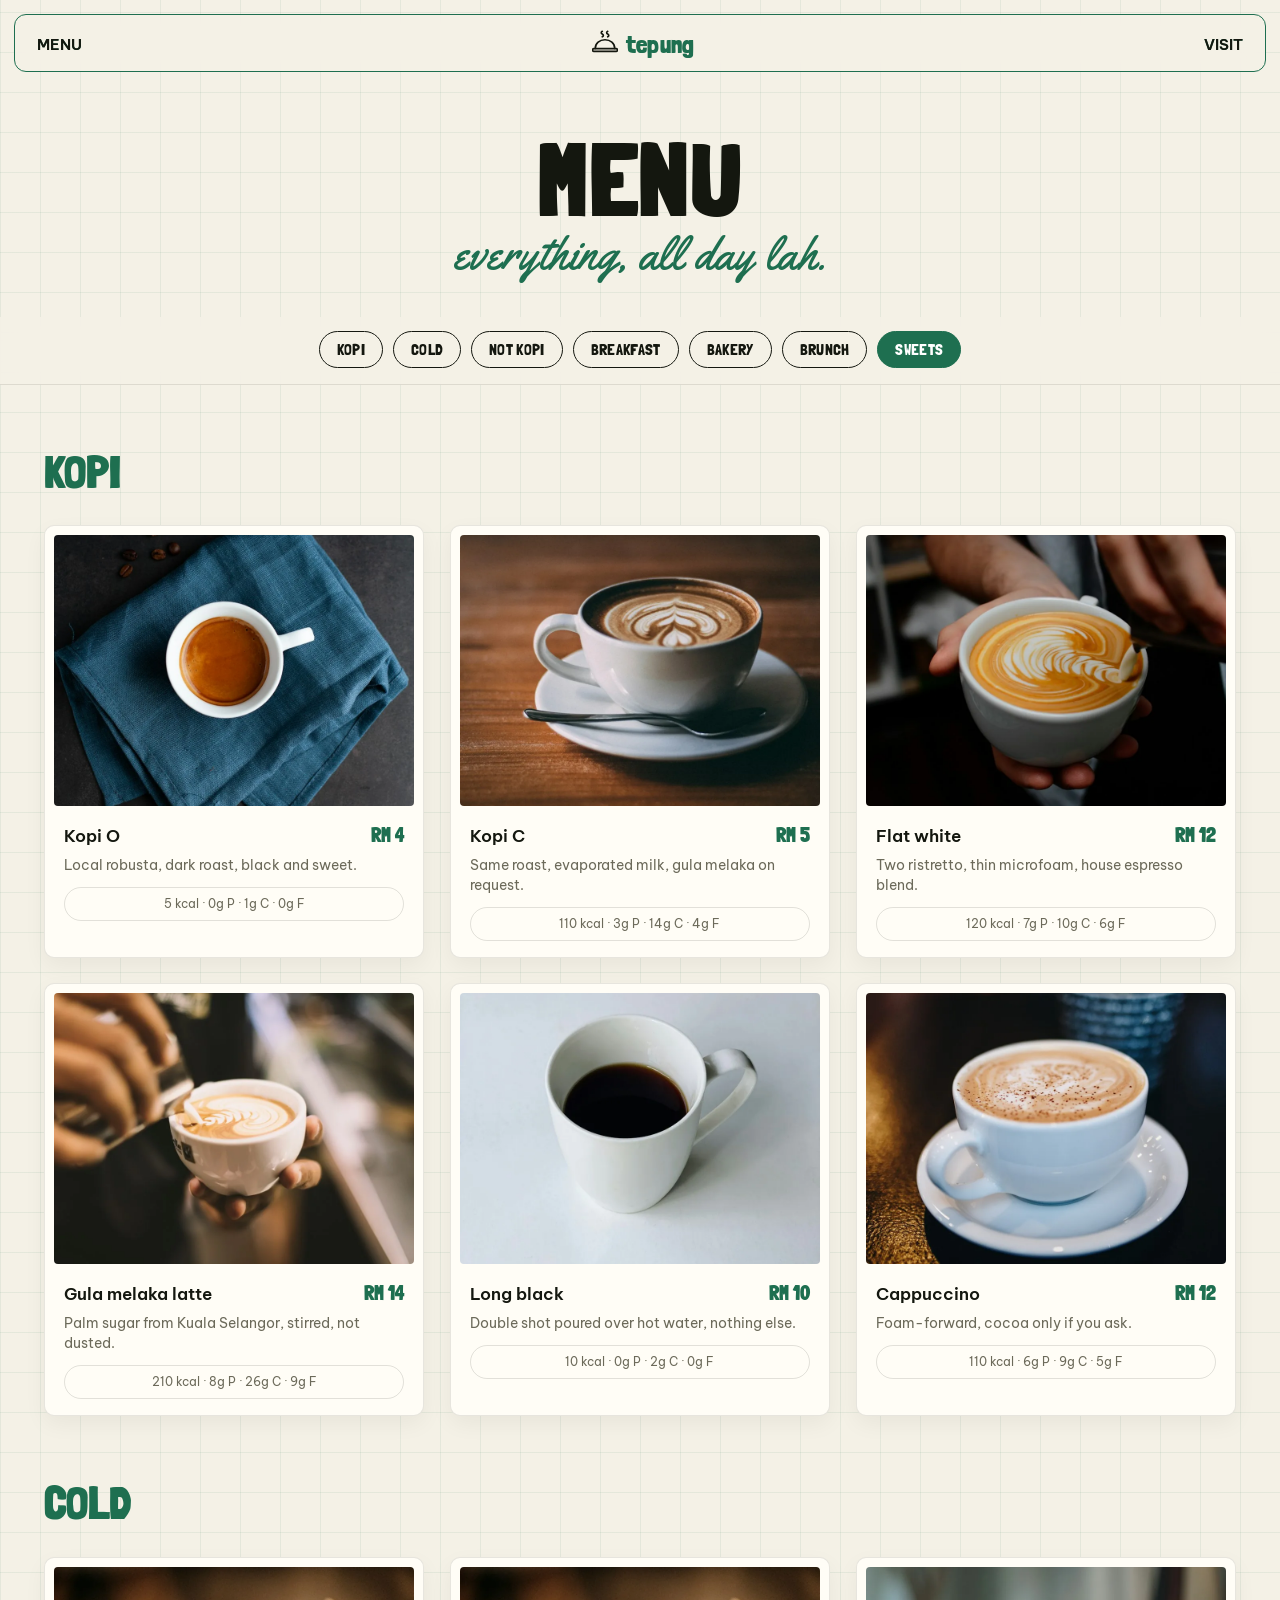
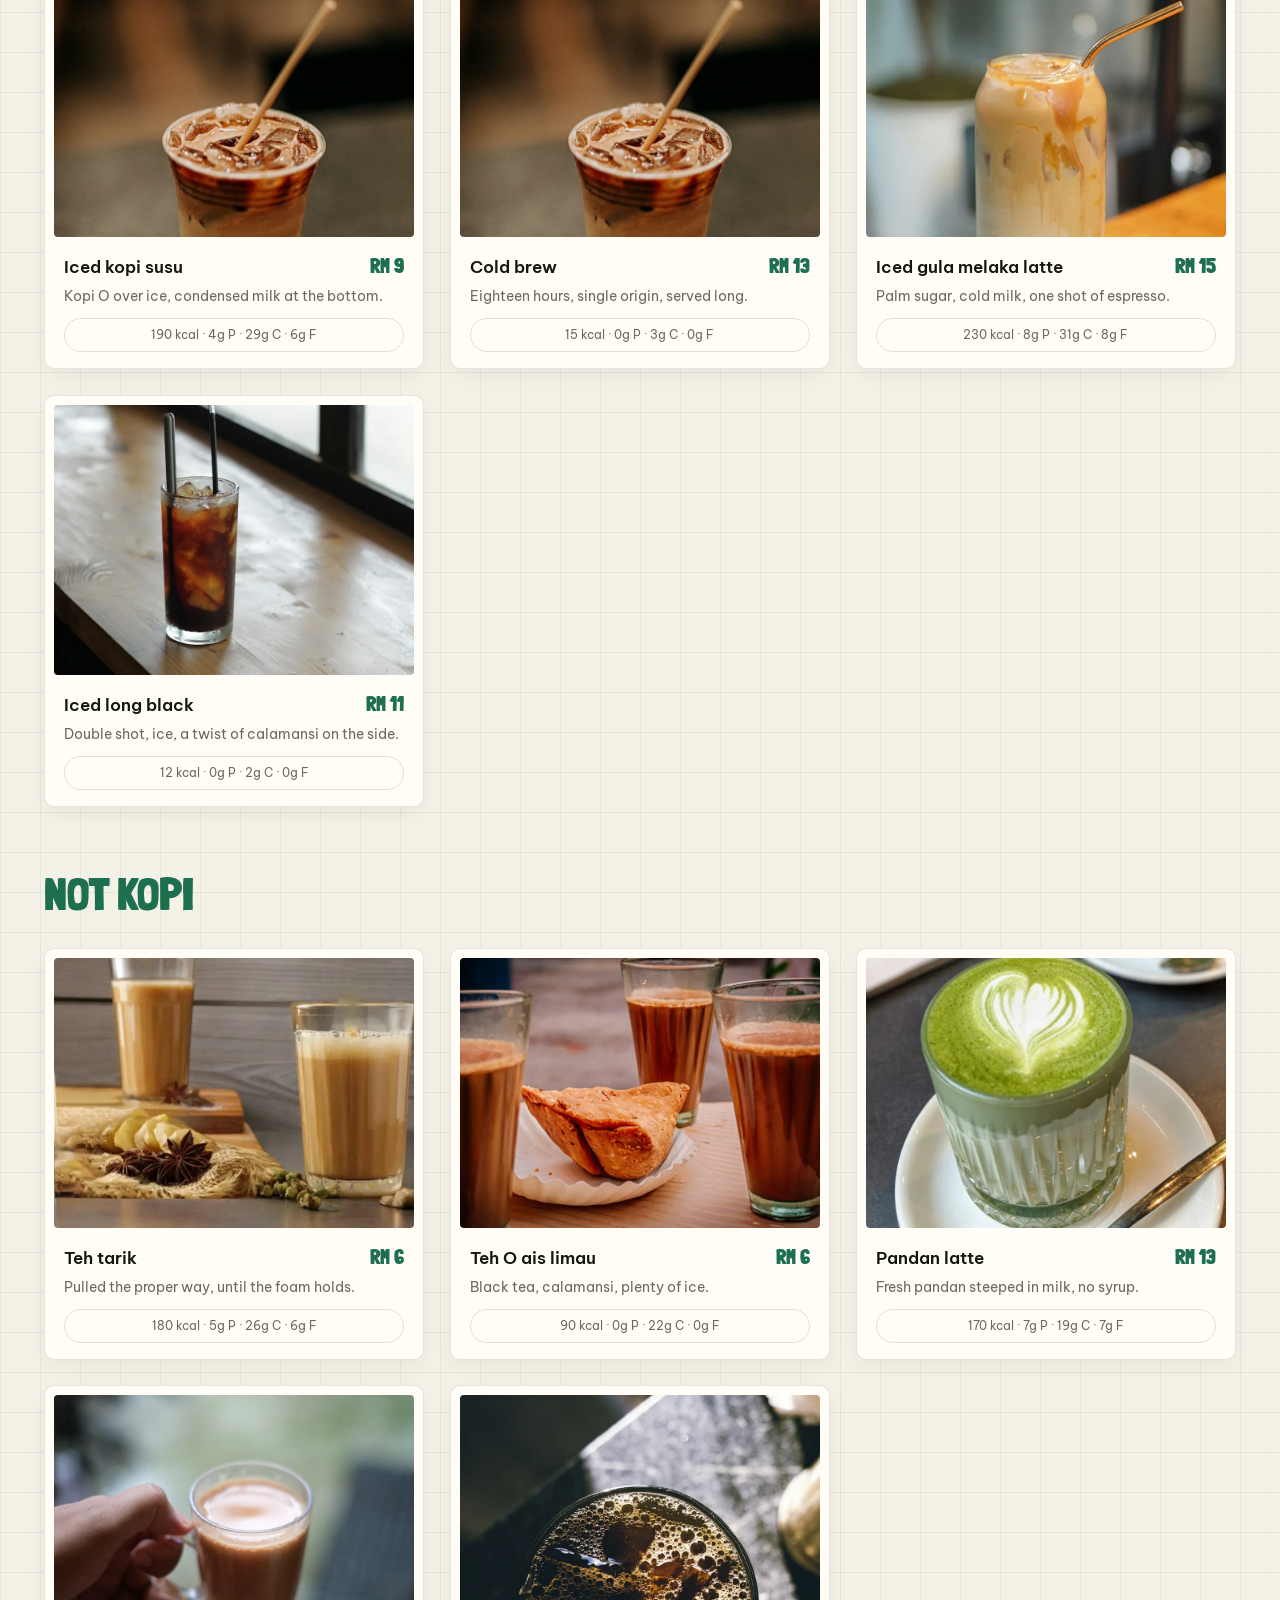
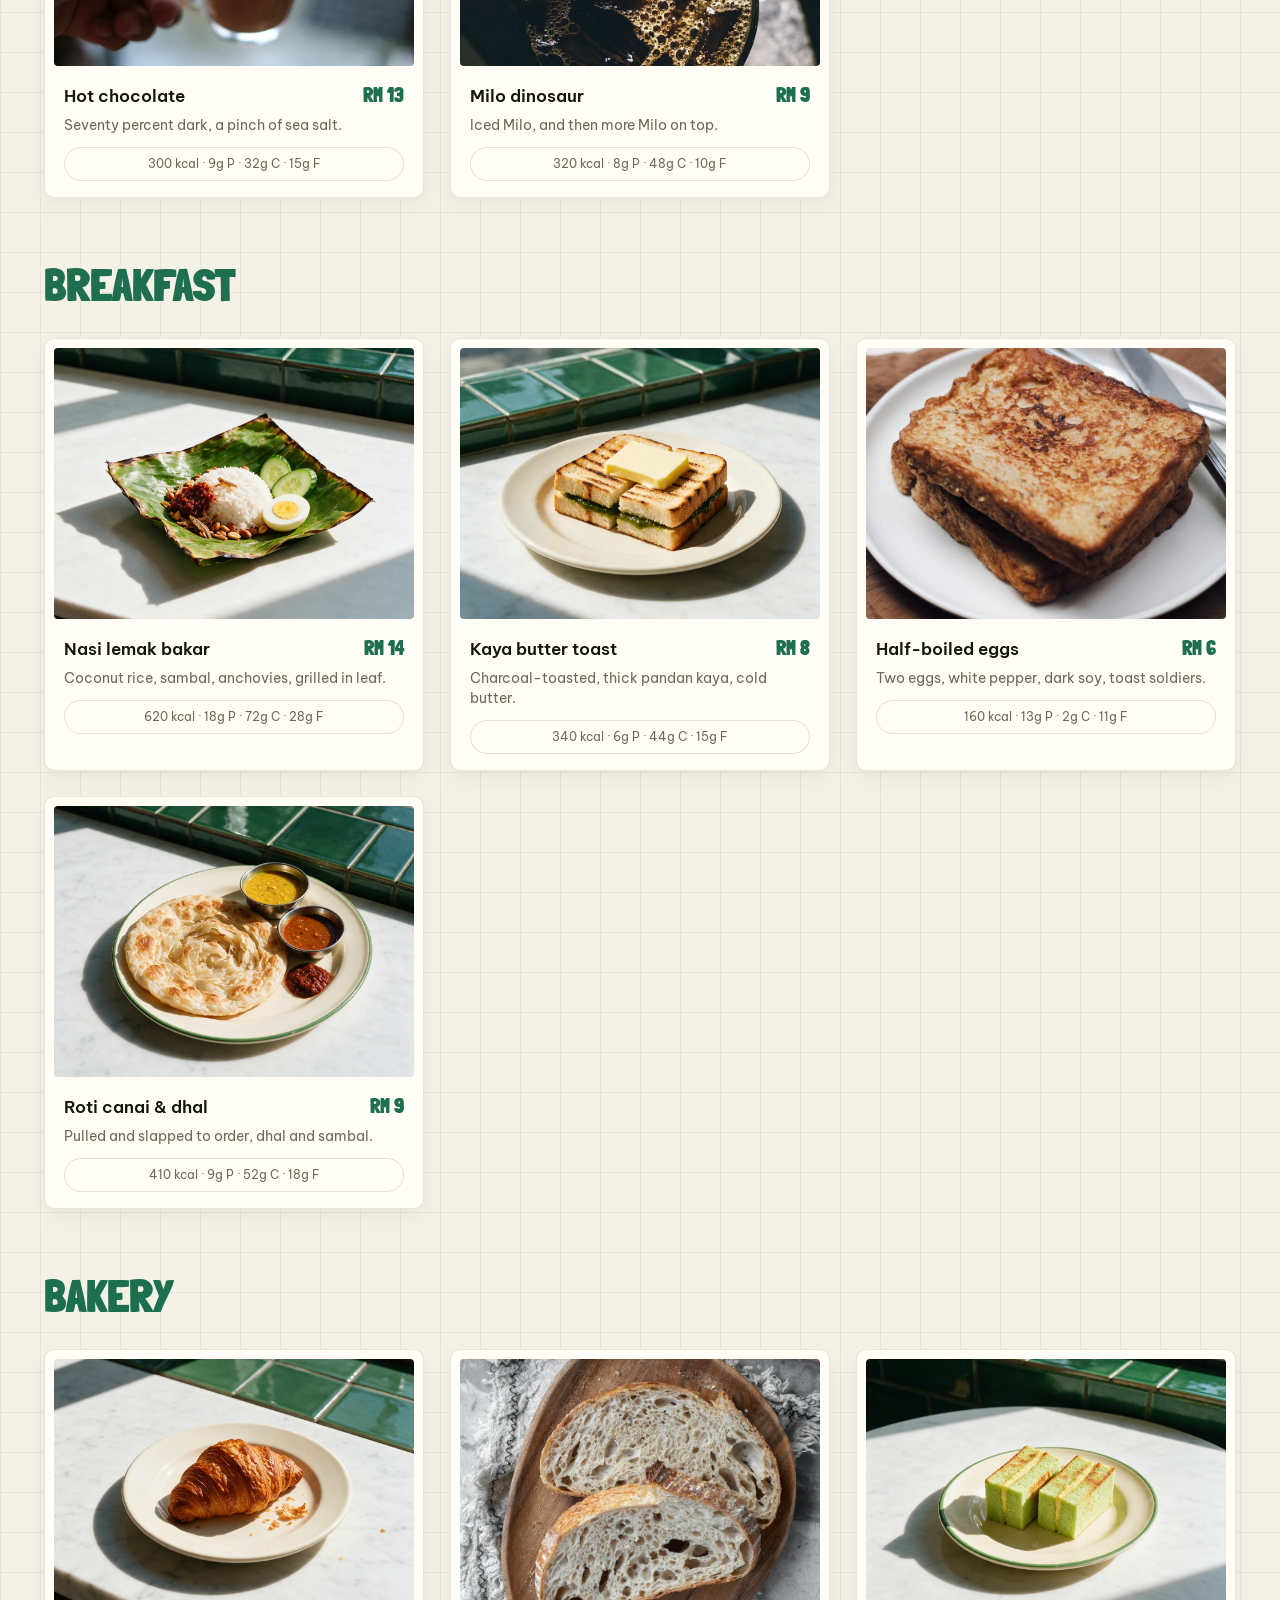
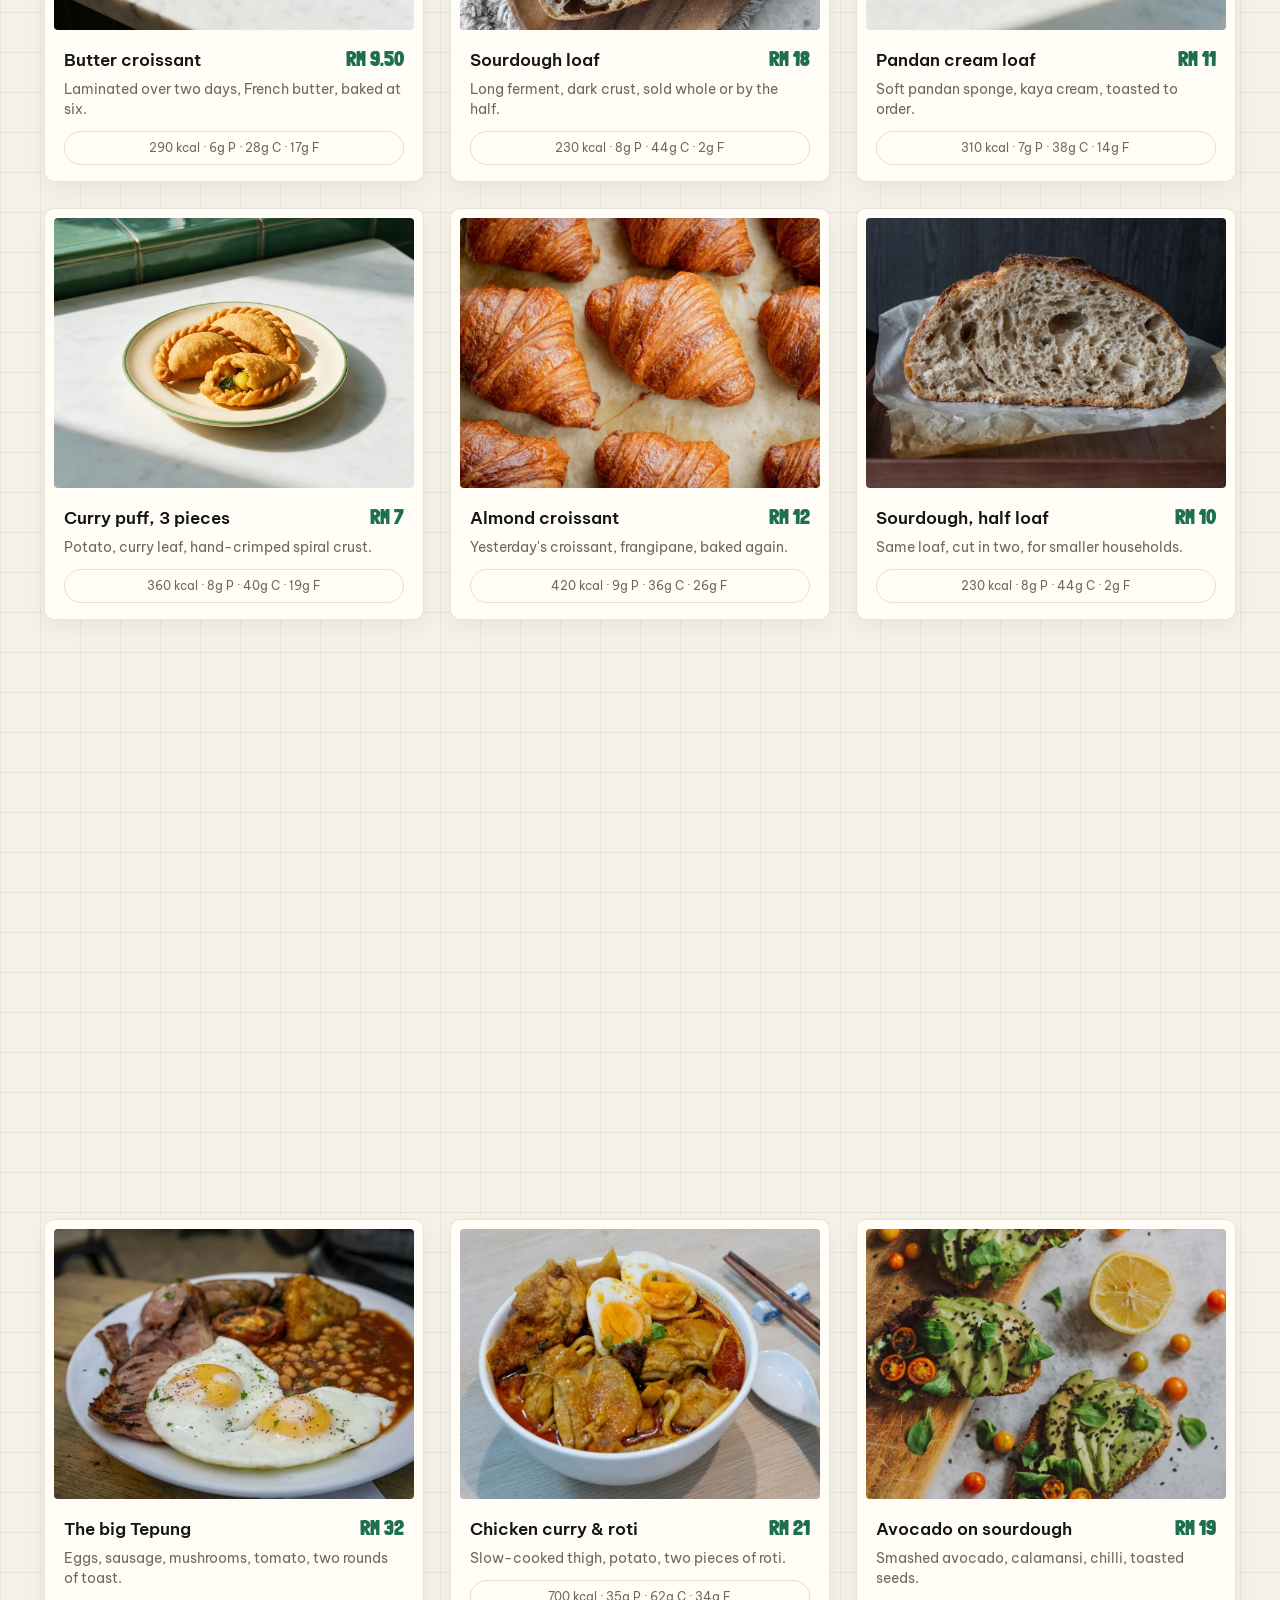
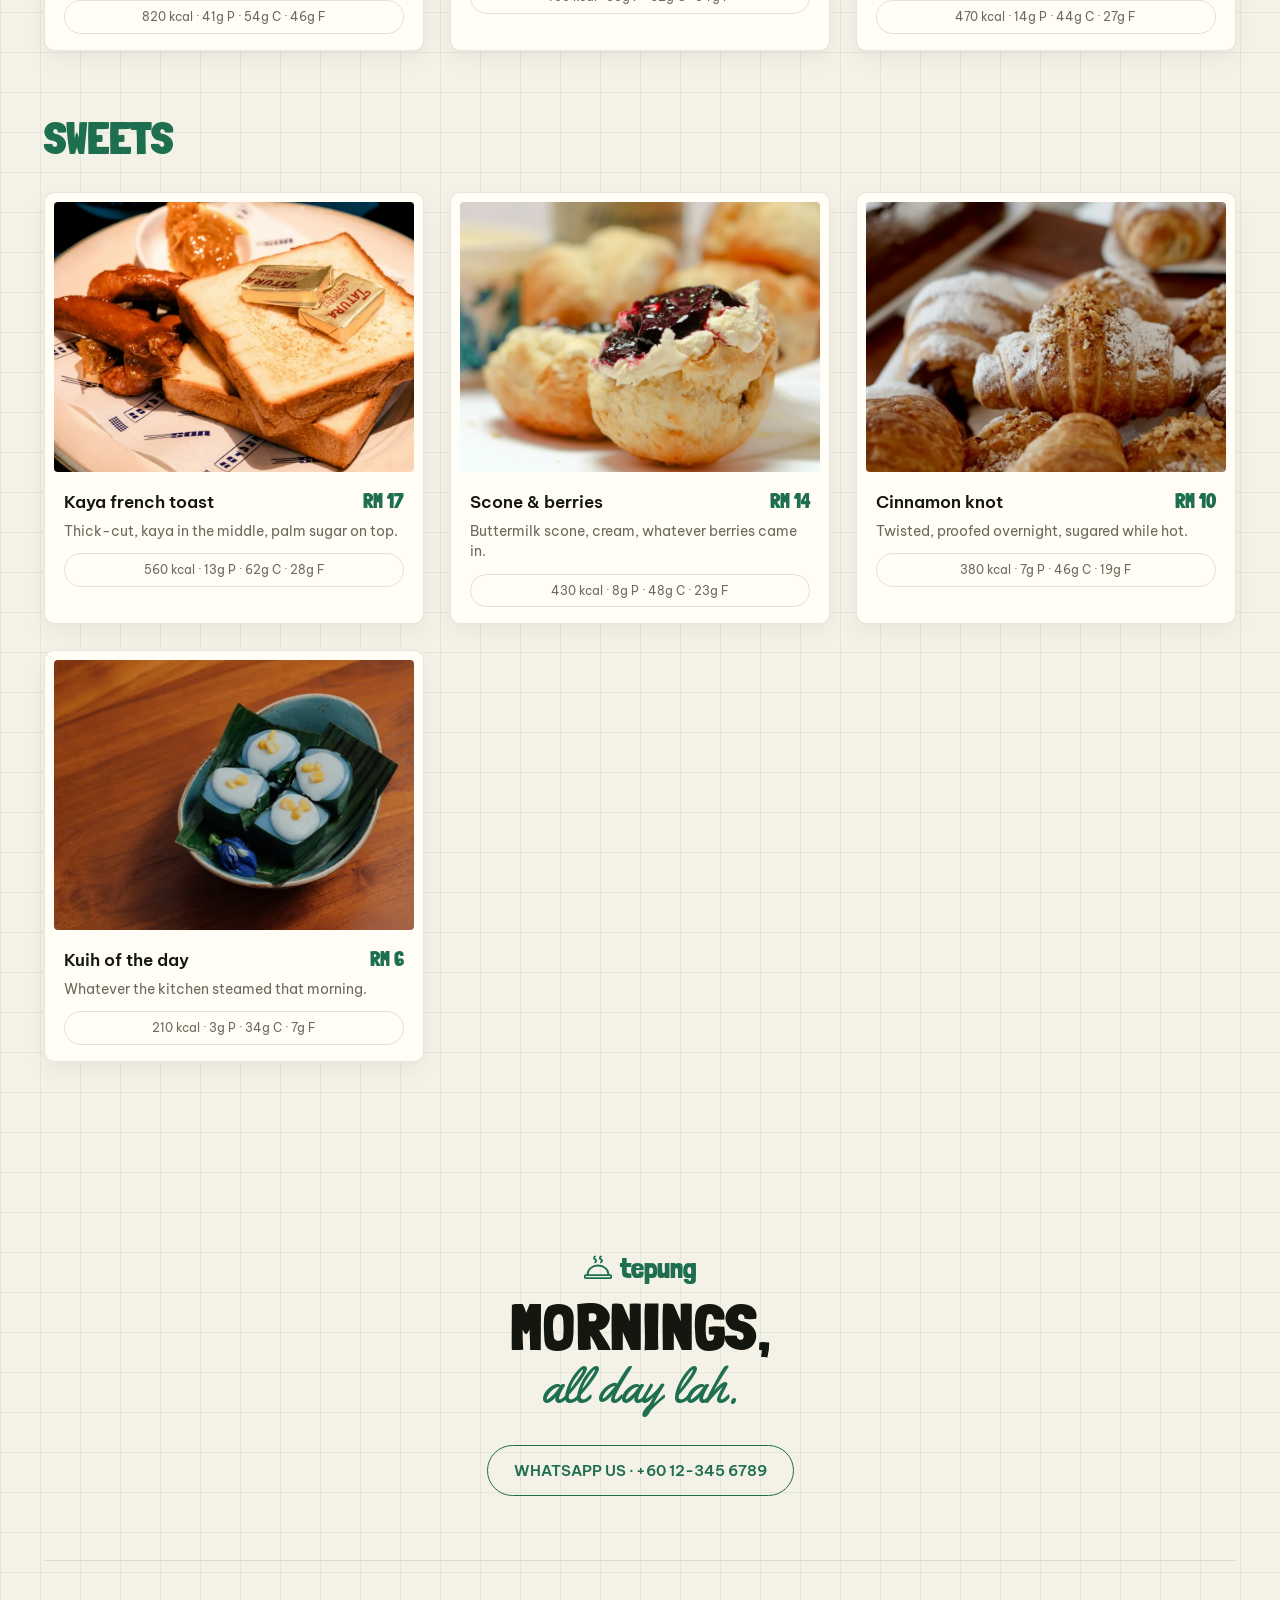
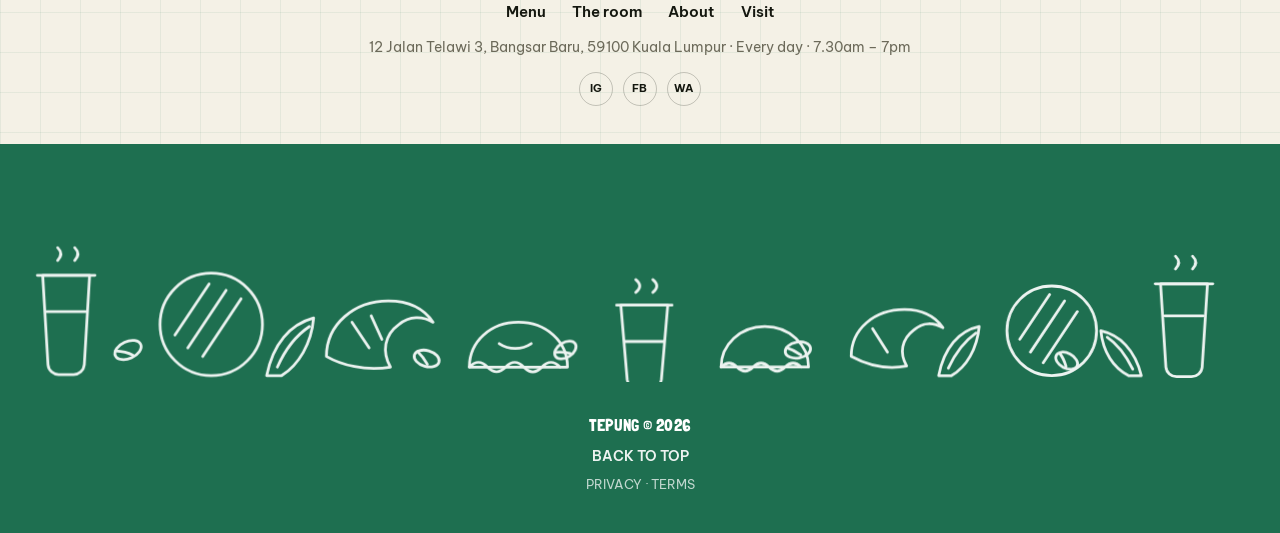
==== menu.html @ 7a3086f6 "Tepung — static site for a fictional KL bakery Five-page boolka-style build: pandan/gula palette, ha" ====
<!DOCTYPE html>
<html lang="en">
<head>
<meta charset="utf-8">
<meta name="viewport" content="width=device-width, initial-scale=1">
<title>Menu &mdash; Tepung, Bangsar KL</title>
<meta name="description" content="Kopi, cold drinks, breakfast, bakery, brunch and sweets. The full Tepung menu, served 7.30am to 7pm every day.">
<link rel="preconnect" href="https://fonts.googleapis.com">
<link rel="preconnect" href="https://fonts.gstatic.com" crossorigin>
<link href="https://fonts.googleapis.com/css2?family=Londrina+Solid:wght@400;900&family=Yellowtail&family=Be+Vietnam+Pro:wght@400;500;600;700;900&display=swap" rel="stylesheet">
<link rel="stylesheet" href="assets/css/style.css?v=1789977384">
</head>
<body>
<svg xmlns="http://www.w3.org/2000/svg" style="display:none" aria-hidden="true">

  <!-- brand mark: a steamed bun with two curls of steam -->
  <symbol id="i-mark" viewBox="0 0 48 48">
    <g fill="none" stroke="currentColor" stroke-width="3.1" stroke-linecap="round" stroke-linejoin="round">
      <path d="M6 34c0-9.4 8.1-16 18-16s18 6.6 18 16"/>
      <path d="M3.5 34.5h41a2.5 2.5 0 0 1 0 5h-41a2.5 2.5 0 0 1 0-5Z"/>
      <path d="M19 12.5c2.6-1.4 2.6-3.6 0-5s-2.6-3.6 0-5"/>
      <path d="M29 12.5c2.6-1.4 2.6-3.6 0-5s-2.6-3.6 0-5"/>
    </g>
  </symbol>

  <!-- a hand offering a torn round flatbread -->
  <symbol id="i-hand-roti" viewBox="0 0 120 96">
    <g fill="none" stroke="currentColor" stroke-width="3.4" stroke-linecap="round" stroke-linejoin="round">
      <ellipse cx="60" cy="74" rx="46" ry="14"/>
      <path d="M14 74c0-8 21-14 46-14s46 6 46 14"/>
      <ellipse cx="60" cy="58" rx="41" ry="12"/>
      <ellipse cx="60" cy="43" rx="34" ry="10"/>
      <path d="M46 28c5-4 5-8 0-12s-5-8 0-12"/>
      <path d="M74 28c5-4 5-8 0-12s-5-8 0-12"/>
    </g>
  </symbol>

  <!-- a long-spouted kettle mid-pour -->
  <symbol id="i-kettle" viewBox="0 0 120 120">
    <g fill="none" stroke="currentColor" stroke-width="3.2" stroke-linecap="round" stroke-linejoin="round">
      <path d="M34 44h44v30a14 14 0 0 1-14 14H48a14 14 0 0 1-14-14Z"/>
      <path d="M30 44h52"/>
      <path d="M78 52c10 1 17 6 20 14"/>
      <path d="M34 56c-8 1-12 6-12 12s5 11 12 12"/>
      <path d="M48 44c0-8 4-12 8-12s8 4 8 12"/>
      <path d="M56 26v6"/>
      <path d="M98 70c2 10 0 18-6 24"/>
      <path d="M86 100c-3 5-3 9 0 13M94 100c-3 5-3 9 0 13"/>
    </g>
  </symbol>

  <!-- a figure carrying a takeaway cup -->
  <symbol id="i-walker" viewBox="0 0 120 90">
    <g fill="none" stroke="currentColor" stroke-width="3.4" stroke-linecap="round" stroke-linejoin="round">
      <rect x="24" y="26" width="72" height="26" rx="13" transform="rotate(-9 60 39)"/>
      <path d="M22 41 8 43M24 49 11 51" />
      <path d="M98 29l13-2M100 37l13-2"/>
      <path d="M18 74h84"/>
      <path d="M34 66c2 0 3 1 3 2M58 64c2 0 3 1 3 2M82 67c2 0 3 1 3 2"/>
    </g>
  </symbol>

  <!-- a tall glass of pulled tea on a saucer -->
  <symbol id="i-glass" viewBox="0 0 90 120">
    <g fill="none" stroke="currentColor" stroke-width="3.1" stroke-linecap="round" stroke-linejoin="round">
      <path d="M26 42h38l-5 52a8 8 0 0 1-8 7H39a8 8 0 0 1-8-7Z"/>
      <path d="M22 42h46"/>
      <path d="M29 70h32"/>
      <ellipse cx="45" cy="108" rx="28" ry="6"/>
      <path d="M38 30c4-3 4-7 0-10s-4-7 0-10"/>
      <path d="M52 30c4-3 4-7 0-10s-4-7 0-10"/>
    </g>
  </symbol>

  <!-- a stack of crimped curry puffs -->
  <symbol id="i-puff" viewBox="0 0 120 100">
    <g fill="none" stroke="currentColor" stroke-width="3.4" stroke-linecap="round" stroke-linejoin="round">
      <path d="M16 70c0-25 20-45 44-45s44 20 44 45"/>
      <path d="M16 70h88"/>
      <path d="M16 70c6-7 12-7 18 0s12 7 18 0 12-7 18 0 12 7 18 0 12-7 16 0"/>
      <path d="M40 50c7 6 19 7 27 2"/>
      <path d="M52 34c4 4 11 5 16 2"/>
    </g>
  </symbol>

  <!-- rough circled highlight with an arrow tail -->
  <symbol id="i-scribble" viewBox="0 0 420 240" preserveAspectRatio="none">
    <g fill="none" stroke="currentColor" stroke-width="2.4" stroke-linecap="round" stroke-linejoin="round">
      <path d="M356 84C332 32 258 8 186 12 96 17 26 62 22 122c-4 58 64 106 156 108 86 2 160-36 166-90"/>
      <path d="M344 140c6 46-64 88-152 90-96 2-170-44-168-106"/>
      <path d="M356 84c6 10 8 20 8 30"/>
      <path d="M364 114l-16-12M364 114l2-20"/>
    </g>
  </symbol>
</svg>
<div class="nav-fixed">
  <nav class="nav" aria-label="Primary">
    <a class="nav__link" href="menu.html"><span>MENU</span><span aria-hidden="true">MENU</span></a>
    <a class="nav__logo" href="index.html" aria-label="Tepung, home">
      <svg aria-hidden="true"><use href="#i-mark"></use></svg>
      <b>tepung</b>
    </a>
    <a class="nav__link" href="#visit"><span>VISIT</span><span aria-hidden="true">VISIT</span></a>
  </nav>
</div>
<main id="top">
  <section class="menu-hero wrap">
    <h1 class="display rv" data-hero>MENU<span class="script">everything, all day lah.</span></h1>
  </section>

  <div class="filters">
    <div class="wrap">
      <div class="filters__row">
        <button class="chip on" data-target="kopi">KOPI</button>
        <button class="chip" data-target="cold">COLD</button>
        <button class="chip" data-target="nonkopi">NOT KOPI</button>
        <button class="chip" data-target="breakfast">BREAKFAST</button>
        <button class="chip" data-target="bakery">BAKERY</button>
        <button class="chip" data-target="brunch">BRUNCH</button>
        <button class="chip" data-target="sweets">SWEETS</button>
      </div>
    </div>
  </div>

  <div class="wrap" style="padding-bottom:clamp(56px,7vw,96px)">
      <section class="menu-group" id="kopi">
        <h2 class="menu-group__title rv">KOPI</h2>
        <div class="menu-grid" data-stagger="55">
          <article class="mcard rv-img">
            <div class="mcard__media"><img src="assets/img/f_latte.webp" alt="Kopi O" loading="lazy"></div>
            <div class="mcard__row"><h3>Kopi O</h3><span>RM 4</span></div>
            <p class="mcard__desc">Local robusta, dark roast, black and sweet.</p>
            <p class="mcard__meta">5 kcal &middot; 0g P &middot; 1g C &middot; 0g F</p>
          </article>
          <article class="mcard rv-img">
            <div class="mcard__media"><img src="assets/img/f_latte2.webp" alt="Kopi C" loading="lazy"></div>
            <div class="mcard__row"><h3>Kopi C</h3><span>RM 5</span></div>
            <p class="mcard__desc">Same roast, evaporated milk, gula melaka on request.</p>
            <p class="mcard__meta">110 kcal &middot; 3g P &middot; 14g C &middot; 4g F</p>
          </article>
          <article class="mcard rv-img">
            <div class="mcard__media"><img src="assets/img/f_latte3.webp" alt="Flat white" loading="lazy"></div>
            <div class="mcard__row"><h3>Flat white</h3><span>RM 12</span></div>
            <p class="mcard__desc">Two ristretto, thin microfoam, house espresso blend.</p>
            <p class="mcard__meta">120 kcal &middot; 7g P &middot; 10g C &middot; 6g F</p>
          </article>
          <article class="mcard rv-img">
            <div class="mcard__media"><img src="assets/img/f_latte4.webp" alt="Gula melaka latte" loading="lazy"></div>
            <div class="mcard__row"><h3>Gula melaka latte</h3><span>RM 14</span></div>
            <p class="mcard__desc">Palm sugar from Kuala Selangor, stirred, not dusted.</p>
            <p class="mcard__meta">210 kcal &middot; 8g P &middot; 26g C &middot; 9g F</p>
          </article>
          <article class="mcard rv-img">
            <div class="mcard__media"><img src="assets/img/f_latte5.webp" alt="Long black" loading="lazy"></div>
            <div class="mcard__row"><h3>Long black</h3><span>RM 10</span></div>
            <p class="mcard__desc">Double shot poured over hot water, nothing else.</p>
            <p class="mcard__meta">10 kcal &middot; 0g P &middot; 2g C &middot; 0g F</p>
          </article>
          <article class="mcard rv-img">
            <div class="mcard__media"><img src="assets/img/f_ice5.webp" alt="Cappuccino" loading="lazy"></div>
            <div class="mcard__row"><h3>Cappuccino</h3><span>RM 12</span></div>
            <p class="mcard__desc">Foam-forward, cocoa only if you ask.</p>
            <p class="mcard__meta">110 kcal &middot; 6g P &middot; 9g C &middot; 5g F</p>
          </article>
        </div>
      </section>
      <section class="menu-group" id="cold">
        <h2 class="menu-group__title rv">COLD</h2>
        <div class="menu-grid" data-stagger="55">
          <article class="mcard rv-img">
            <div class="mcard__media"><img src="assets/img/f_ice.webp" alt="Iced kopi susu" loading="lazy"></div>
            <div class="mcard__row"><h3>Iced kopi susu</h3><span>RM 9</span></div>
            <p class="mcard__desc">Kopi O over ice, condensed milk at the bottom.</p>
            <p class="mcard__meta">190 kcal &middot; 4g P &middot; 29g C &middot; 6g F</p>
          </article>
          <article class="mcard rv-img">
            <div class="mcard__media"><img src="assets/img/f_ice2.webp" alt="Cold brew" loading="lazy"></div>
            <div class="mcard__row"><h3>Cold brew</h3><span>RM 13</span></div>
            <p class="mcard__desc">Eighteen hours, single origin, served long.</p>
            <p class="mcard__meta">15 kcal &middot; 0g P &middot; 3g C &middot; 0g F</p>
          </article>
          <article class="mcard rv-img">
            <div class="mcard__media"><img src="assets/img/f_ice3.webp" alt="Iced gula melaka latte" loading="lazy"></div>
            <div class="mcard__row"><h3>Iced gula melaka latte</h3><span>RM 15</span></div>
            <p class="mcard__desc">Palm sugar, cold milk, one shot of espresso.</p>
            <p class="mcard__meta">230 kcal &middot; 8g P &middot; 31g C &middot; 8g F</p>
          </article>
          <article class="mcard rv-img">
            <div class="mcard__media"><img src="assets/img/f_ice4.webp" alt="Iced long black" loading="lazy"></div>
            <div class="mcard__row"><h3>Iced long black</h3><span>RM 11</span></div>
            <p class="mcard__desc">Double shot, ice, a twist of calamansi on the side.</p>
            <p class="mcard__meta">12 kcal &middot; 0g P &middot; 2g C &middot; 0g F</p>
          </article>
        </div>
      </section>
      <section class="menu-group" id="nonkopi">
        <h2 class="menu-group__title rv">NOT KOPI</h2>
        <div class="menu-grid" data-stagger="55">
          <article class="mcard rv-img">
            <div class="mcard__media"><img src="assets/img/f_teh4.webp" alt="Teh tarik" loading="lazy"></div>
            <div class="mcard__row"><h3>Teh tarik</h3><span>RM 6</span></div>
            <p class="mcard__desc">Pulled the proper way, until the foam holds.</p>
            <p class="mcard__meta">180 kcal &middot; 5g P &middot; 26g C &middot; 6g F</p>
          </article>
          <article class="mcard rv-img">
            <div class="mcard__media"><img src="assets/img/f_teh2.webp" alt="Teh O ais limau" loading="lazy"></div>
            <div class="mcard__row"><h3>Teh O ais limau</h3><span>RM 6</span></div>
            <p class="mcard__desc">Black tea, calamansi, plenty of ice.</p>
            <p class="mcard__meta">90 kcal &middot; 0g P &middot; 22g C &middot; 0g F</p>
          </article>
          <article class="mcard rv-img">
            <div class="mcard__media"><img src="assets/img/f_pandanlatte.webp" alt="Pandan latte" loading="lazy"></div>
            <div class="mcard__row"><h3>Pandan latte</h3><span>RM 13</span></div>
            <p class="mcard__desc">Fresh pandan steeped in milk, no syrup.</p>
            <p class="mcard__meta">170 kcal &middot; 7g P &middot; 19g C &middot; 7g F</p>
          </article>
          <article class="mcard rv-img">
            <div class="mcard__media"><img src="assets/img/f_teh3.webp" alt="Hot chocolate" loading="lazy"></div>
            <div class="mcard__row"><h3>Hot chocolate</h3><span>RM 13</span></div>
            <p class="mcard__desc">Seventy percent dark, a pinch of sea salt.</p>
            <p class="mcard__meta">300 kcal &middot; 9g P &middot; 32g C &middot; 15g F</p>
          </article>
          <article class="mcard rv-img">
            <div class="mcard__media"><img src="assets/img/f_milo.webp" alt="Milo dinosaur" loading="lazy"></div>
            <div class="mcard__row"><h3>Milo dinosaur</h3><span>RM 9</span></div>
            <p class="mcard__desc">Iced Milo, and then more Milo on top.</p>
            <p class="mcard__meta">320 kcal &middot; 8g P &middot; 48g C &middot; 10g F</p>
          </article>
        </div>
      </section>
      <section class="menu-group" id="breakfast">
        <h2 class="menu-group__title rv">BREAKFAST</h2>
        <div class="menu-grid" data-stagger="55">
          <article class="mcard rv-img">
            <div class="mcard__media"><img src="assets/img/fav-nasi-lemak.webp" alt="Nasi lemak bakar" loading="lazy"></div>
            <div class="mcard__row"><h3>Nasi lemak bakar</h3><span>RM 14</span></div>
            <p class="mcard__desc">Coconut rice, sambal, anchovies, grilled in leaf.</p>
            <p class="mcard__meta">620 kcal &middot; 18g P &middot; 72g C &middot; 28g F</p>
          </article>
          <article class="mcard rv-img">
            <div class="mcard__media"><img src="assets/img/fav-kaya-toast.webp" alt="Kaya butter toast" loading="lazy"></div>
            <div class="mcard__row"><h3>Kaya butter toast</h3><span>RM 8</span></div>
            <p class="mcard__desc">Charcoal-toasted, thick pandan kaya, cold butter.</p>
            <p class="mcard__meta">340 kcal &middot; 6g P &middot; 44g C &middot; 15g F</p>
          </article>
          <article class="mcard rv-img">
            <div class="mcard__media"><img src="assets/img/f_kaya2.webp" alt="Half-boiled eggs" loading="lazy"></div>
            <div class="mcard__row"><h3>Half-boiled eggs</h3><span>RM 6</span></div>
            <p class="mcard__desc">Two eggs, white pepper, dark soy, toast soldiers.</p>
            <p class="mcard__meta">160 kcal &middot; 13g P &middot; 2g C &middot; 11g F</p>
          </article>
          <article class="mcard rv-img">
            <div class="mcard__media"><img src="assets/img/fav-roti-canai.webp" alt="Roti canai and dhal" loading="lazy"></div>
            <div class="mcard__row"><h3>Roti canai &amp; dhal</h3><span>RM 9</span></div>
            <p class="mcard__desc">Pulled and slapped to order, dhal and sambal.</p>
            <p class="mcard__meta">410 kcal &middot; 9g P &middot; 52g C &middot; 18g F</p>
          </article>
        </div>
      </section>
      <section class="menu-group" id="bakery">
        <h2 class="menu-group__title rv">BAKERY</h2>
        <div class="menu-grid" data-stagger="55">
          <article class="mcard rv-img">
            <div class="mcard__media"><img src="assets/img/fav-croissant.webp" alt="Butter croissant" loading="lazy"></div>
            <div class="mcard__row"><h3>Butter croissant</h3><span>RM 9.50</span></div>
            <p class="mcard__desc">Laminated over two days, French butter, baked at six.</p>
            <p class="mcard__meta">290 kcal &middot; 6g P &middot; 28g C &middot; 17g F</p>
          </article>
          <article class="mcard rv-img">
            <div class="mcard__media"><img src="assets/img/f_sour.webp" alt="Sourdough loaf" loading="lazy"></div>
            <div class="mcard__row"><h3>Sourdough loaf</h3><span>RM 18</span></div>
            <p class="mcard__desc">Long ferment, dark crust, sold whole or by the half.</p>
            <p class="mcard__meta">230 kcal &middot; 8g P &middot; 44g C &middot; 2g F</p>
          </article>
          <article class="mcard rv-img">
            <div class="mcard__media"><img src="assets/img/fav-pandan-loaf.webp" alt="Pandan cream loaf" loading="lazy"></div>
            <div class="mcard__row"><h3>Pandan cream loaf</h3><span>RM 11</span></div>
            <p class="mcard__desc">Soft pandan sponge, kaya cream, toasted to order.</p>
            <p class="mcard__meta">310 kcal &middot; 7g P &middot; 38g C &middot; 14g F</p>
          </article>
          <article class="mcard rv-img">
            <div class="mcard__media"><img src="assets/img/fav-curry-puff.webp" alt="Curry puff, 3 pieces" loading="lazy"></div>
            <div class="mcard__row"><h3>Curry puff, 3 pieces</h3><span>RM 7</span></div>
            <p class="mcard__desc">Potato, curry leaf, hand-crimped spiral crust.</p>
            <p class="mcard__meta">360 kcal &middot; 8g P &middot; 40g C &middot; 19g F</p>
          </article>
          <article class="mcard rv-img">
            <div class="mcard__media"><img src="assets/img/f_croi2.webp" alt="Almond croissant" loading="lazy"></div>
            <div class="mcard__row"><h3>Almond croissant</h3><span>RM 12</span></div>
            <p class="mcard__desc">Yesterday's croissant, frangipane, baked again.</p>
            <p class="mcard__meta">420 kcal &middot; 9g P &middot; 36g C &middot; 26g F</p>
          </article>
          <article class="mcard rv-img">
            <div class="mcard__media"><img src="assets/img/f_sour2.webp" alt="Sourdough, half loaf" loading="lazy"></div>
            <div class="mcard__row"><h3>Sourdough, half loaf</h3><span>RM 10</span></div>
            <p class="mcard__desc">Same loaf, cut in two, for smaller households.</p>
            <p class="mcard__meta">230 kcal &middot; 8g P &middot; 44g C &middot; 2g F</p>
          </article>
        </div>
      </section>
      <section class="menu-group" id="brunch">
        <h2 class="menu-group__title rv">BRUNCH</h2>
        <div class="menu-grid" data-stagger="55">
          <article class="mcard rv-img">
            <div class="mcard__media"><img src="assets/img/f_brk.webp" alt="Sambal scrambled eggs" loading="lazy"></div>
            <div class="mcard__row"><h3>Sambal scrambled eggs</h3><span>RM 22</span></div>
            <p class="mcard__desc">Soft eggs, house sambal, thick sourdough underneath.</p>
            <p class="mcard__meta">540 kcal &middot; 24g P &middot; 42g C &middot; 30g F</p>
          </article>
          <article class="mcard rv-img">
            <div class="mcard__media"><img src="assets/img/f_satay2.webp" alt="Chicken satay bowl" loading="lazy"></div>
            <div class="mcard__row"><h3>Chicken satay bowl</h3><span>RM 24</span></div>
            <p class="mcard__desc">Six sticks, peanut sauce, cucumber, rice cakes.</p>
            <p class="mcard__meta">610 kcal &middot; 38g P &middot; 46g C &middot; 27g F</p>
          </article>
          <article class="mcard rv-img">
            <div class="mcard__media"><img src="assets/img/f_laksa.webp" alt="Curry laksa" loading="lazy"></div>
            <div class="mcard__row"><h3>Curry laksa</h3><span>RM 20</span></div>
            <p class="mcard__desc">Coconut broth, tofu puffs, prawns, thick noodles.</p>
            <p class="mcard__meta">680 kcal &middot; 29g P &middot; 58g C &middot; 36g F</p>
          </article>
          <article class="mcard rv-img">
            <div class="mcard__media"><img src="assets/img/f_brk5.webp" alt="The big Tepung" loading="lazy"></div>
            <div class="mcard__row"><h3>The big Tepung</h3><span>RM 32</span></div>
            <p class="mcard__desc">Eggs, sausage, mushrooms, tomato, two rounds of toast.</p>
            <p class="mcard__meta">820 kcal &middot; 41g P &middot; 54g C &middot; 46g F</p>
          </article>
          <article class="mcard rv-img">
            <div class="mcard__media"><img src="assets/img/f_laksa2.webp" alt="Chicken curry and roti" loading="lazy"></div>
            <div class="mcard__row"><h3>Chicken curry &amp; roti</h3><span>RM 21</span></div>
            <p class="mcard__desc">Slow-cooked thigh, potato, two pieces of roti.</p>
            <p class="mcard__meta">700 kcal &middot; 35g P &middot; 62g C &middot; 34g F</p>
          </article>
          <article class="mcard rv-img">
            <div class="mcard__media"><img src="assets/img/f_avo.webp" alt="Avocado on sourdough" loading="lazy"></div>
            <div class="mcard__row"><h3>Avocado on sourdough</h3><span>RM 19</span></div>
            <p class="mcard__desc">Smashed avocado, calamansi, chilli, toasted seeds.</p>
            <p class="mcard__meta">470 kcal &middot; 14g P &middot; 44g C &middot; 27g F</p>
          </article>
        </div>
      </section>
      <section class="menu-group" id="sweets">
        <h2 class="menu-group__title rv">SWEETS</h2>
        <div class="menu-grid" data-stagger="55">
          <article class="mcard rv-img">
            <div class="mcard__media"><img src="assets/img/f_kaya4.webp" alt="Kaya french toast" loading="lazy"></div>
            <div class="mcard__row"><h3>Kaya french toast</h3><span>RM 17</span></div>
            <p class="mcard__desc">Thick-cut, kaya in the middle, palm sugar on top.</p>
            <p class="mcard__meta">560 kcal &middot; 13g P &middot; 62g C &middot; 28g F</p>
          </article>
          <article class="mcard rv-img">
            <div class="mcard__media"><img src="assets/img/f_pandan4.webp" alt="Scone and berries" loading="lazy"></div>
            <div class="mcard__row"><h3>Scone &amp; berries</h3><span>RM 14</span></div>
            <p class="mcard__desc">Buttermilk scone, cream, whatever berries came in.</p>
            <p class="mcard__meta">430 kcal &middot; 8g P &middot; 48g C &middot; 23g F</p>
          </article>
          <article class="mcard rv-img">
            <div class="mcard__media"><img src="assets/img/f_croi4.webp" alt="Cinnamon knot" loading="lazy"></div>
            <div class="mcard__row"><h3>Cinnamon knot</h3><span>RM 10</span></div>
            <p class="mcard__desc">Twisted, proofed overnight, sugared while hot.</p>
            <p class="mcard__meta">380 kcal &middot; 7g P &middot; 46g C &middot; 19g F</p>
          </article>
          <article class="mcard rv-img">
            <div class="mcard__media"><img src="assets/img/f_pandan3.webp" alt="Kuih of the day" loading="lazy"></div>
            <div class="mcard__row"><h3>Kuih of the day</h3><span>RM 6</span></div>
            <p class="mcard__desc">Whatever the kitchen steamed that morning.</p>
            <p class="mcard__meta">210 kcal &middot; 3g P &middot; 34g C &middot; 7g F</p>
          </article>
        </div>
      </section>
  </div>
</main>

<section class="foot-cta wrap" id="footer">
  <div class="foot-cta__mark rv"><svg aria-hidden="true"><use href="#i-mark"></use></svg><b>tepung</b></div>
  <h2 class="display h2 rv">MORNINGS,<span class="script">all day lah.</span></h2>
  <a class="btn btn--accent rv" href="https://wa.me/60123456789">WHATSAPP US &middot; +60 12-345 6789</a>
</section>

<div class="wrap">
  <div class="foot-nav">
    <div class="foot-nav__links">
      <a href="menu.html">Menu</a>
      <a href="index.html#room">The room</a>
      <a href="index.html#about">About</a>
      <a href="index.html#visit">Visit</a>
    </div>
    <p class="foot-nav__meta">12 Jalan Telawi 3, Bangsar Baru, 59100 Kuala Lumpur &middot; Every day &middot; 7.30am &ndash; 7pm</p>
    <div class="foot-social">
      <a href="#" aria-label="Instagram">IG</a>
      <a href="#" aria-label="Facebook">FB</a>
      <a href="https://wa.me/60123456789" aria-label="WhatsApp">WA</a>
    </div>
  </div>
</div>

<footer class="foot-band">
  <svg class="foot-band__art" viewBox="0 0 1200 180" preserveAspectRatio="xMidYMax slice" aria-hidden="true">
    <g fill="none" stroke="#ffffff" stroke-width="2.6" stroke-linecap="round" stroke-linejoin="round" opacity=".92">
      <!-- takeaway cups -->
      <g transform="translate(40,58)"><path d="M0 22h44l-5 84a10 10 0 0 1-10 9H15a10 10 0 0 1-10-9Z"/><path d="M-5 22h54"/><path d="M4 56h36"/><path d="M14 8c4-4 4-8 0-12M30 8c4-4 4-8 0-12"/></g>
      <g transform="translate(1088,66)"><path d="M0 22h44l-5 78a10 10 0 0 1-10 9H15a10 10 0 0 1-10-9Z"/><path d="M-5 22h54"/><path d="M4 52h36"/><path d="M14 8c4-4 4-8 0-12M30 8c4-4 4-8 0-12"/></g>
      <!-- round loaves with scored tops -->
      <g transform="translate(150,74)"><circle cx="48" cy="52" r="48"/><path d="M26 74 62 20M40 82 76 28M14 62 46 14"/></g>
      <g transform="translate(944,86)"><circle cx="42" cy="46" r="42"/><path d="M22 66 54 18M34 76 66 28M12 54 40 12"/></g>
      <!-- crescent rolls -->
      <g transform="translate(300,96)"><path d="M6 60c0-30 26-52 58-52 20 0 34 8 42 20-10-6-22-6-32 2-14 10-16 26-8 40-24 4-46-2-60-10Z"/><path d="M30 28 46 52M48 22 58 44"/></g>
      <g transform="translate(792,104)"><path d="M6 52c0-26 22-44 50-44 17 0 29 7 36 17-9-5-19-5-27 2-12 9-14 22-7 34-20 4-39-2-52-9Z"/><path d="M26 26 40 48"/></g>
      <!-- crimped puffs -->
      <g transform="translate(440,110)"><path d="M0 56c0-24 20-42 46-42s46 18 46 42Z"/><path d="M0 56c6-6 11-6 17 0s11 6 17 0 11-6 17 0 11 6 17 0 11-6 17 0"/><path d="M28 34c9 6 21 6 30 0"/></g>
      <g transform="translate(676,116)"><path d="M0 50c0-21 18-38 41-38s41 17 41 38Z"/><path d="M0 50c5-5 10-5 15 0s10 5 15 0 10-5 15 0 10 5 15 0 10-5 15 0"/></g>
      <!-- tall glasses on saucers -->
      <g transform="translate(570,86)"><path d="M12 22h44l-6 70a9 9 0 0 1-9 8H27a9 9 0 0 1-9-8Z"/><path d="M8 22h52"/><path d="M16 56h36"/><ellipse cx="34" cy="106" rx="32" ry="7"/><path d="M26 10c5-4 5-8 0-12M42 10c5-4 5-8 0-12"/></g>
      <!-- pandan leaf sprigs -->
      <g transform="translate(250,118)"><path d="M0 56C6 26 22 8 44 2c-2 24-14 44-30 54Z"/><path d="M10 48C18 30 28 18 40 10"/></g>
      <g transform="translate(880,126)"><path d="M0 48C5 22 19 6 38 2c-2 21-12 38-26 46Z"/><path d="M9 41C16 26 25 15 35 8"/></g>
      <g transform="translate(1030,130)"><path d="M40 44C34 20 20 6 2 2c2 20 12 35 26 42Z"/><path d="M32 38C25 24 17 14 8 8"/></g>
      <!-- coffee beans -->
      <g transform="translate(120,150)"><ellipse cx="0" cy="0" rx="13" ry="8" transform="rotate(-24)"/><path d="M-11 -4c6 3 10 6 13 10" transform="rotate(-24)"/></g>
      <g transform="translate(400,158)"><ellipse cx="0" cy="0" rx="12" ry="7.5" transform="rotate(16)"/><path d="M-10 -4c6 3 9 6 12 9" transform="rotate(16)"/></g>
      <g transform="translate(748,150)"><ellipse cx="0" cy="0" rx="12" ry="7.5" transform="rotate(-10)"/><path d="M-10 -4c6 3 9 6 12 9" transform="rotate(-10)"/></g>
      <g transform="translate(1000,160)"><ellipse cx="0" cy="0" rx="11" ry="7" transform="rotate(28)"/><path d="M-9 -3c5 2 8 5 11 8" transform="rotate(28)"/></g>
      <g transform="translate(530,150)"><ellipse cx="0" cy="0" rx="11" ry="7" transform="rotate(-32)"/><path d="M-9 -3c5 2 8 5 11 8" transform="rotate(-32)"/></g>
    </g>
  </svg>
  <div class="foot-band__end wrap">
    <b>TEPUNG &copy; 2026</b>
    <a href="#top">BACK TO TOP</a>
    <small>PRIVACY &middot; TERMS</small>
  </div>
</footer>

<script src="assets/js/lenis.min.js?v=1789977384"></script>
<script src="assets/js/main.js?v=1789977384"></script>
</body>
</html>
---- assets/css/style.css ----
/* ==========================================================================
   TEPUNG — Bakery & Kopi, Bangsar KL
   Design tokens
   ========================================================================== */
:root{
  /* surfaces */
  --paper:      #F4F1E6;   /* coconut cream */
  --paper-2:    #EDE8D8;
  --paper-3:    #E3DCC7;
  --card:       #FFFDF6;
  --paper-glass:#F4F1E6F0;

  /* ink */
  --ink:        #14170F;
  --muted:      #6C6A5A;

  /* brand */
  --accent:     #1E6F50;   /* pandan */
  --accent-dk:  #14503A;
  --accent-soft:#1E6F5033;
  --gold:       #C88A1E;   /* gula melaka */
  --gold-soft:  #F3E1B8;

  /* tag pastels */
  --tag-green:  #D7E7D2;
  --tag-kaya:   #F6DFC0;
  --tag-blue:   #DAE4EF;

  /* type */
  --display: "Londrina Solid", "Arial Black", sans-serif;
  --script:  "Yellowtail", cursive;
  --ui:      "Be Vietnam Pro", system-ui, -apple-system, sans-serif;

  /* rhythm */
  --wrap: 1240px;
  --gut: 24px;
  --nav-h: 58px;
  --r-card: 10px;
  --ease: cubic-bezier(.44,0,.56,1);
}

*,*::before,*::after{box-sizing:border-box}

/* ---- Lenis ---- */
html.lenis,html.lenis body{height:auto}
.lenis:not(.lenis-autoToggle).lenis-smooth{scroll-behavior:auto!important}
.lenis.lenis-smooth [data-lenis-prevent]{overscroll-behavior:contain}
.lenis.lenis-stopped{overflow:clip}
.lenis.lenis-autoToggle{transition:scroll-behavior .2s}
html{-webkit-text-size-adjust:100%}
body{
  margin:0;
  background-color:var(--paper);
  background-image:
    repeating-linear-gradient(0deg,  rgba(30,111,80,.075) 0 1px, transparent 1px 40px),
    repeating-linear-gradient(90deg, rgba(30,111,80,.075) 0 1px, transparent 1px 40px);
  color:var(--ink);
  font-family:var(--ui);
  font-size:16px;
  line-height:1.55;
  -webkit-font-smoothing:antialiased;
  -moz-osx-font-smoothing:grayscale;
  overflow-x:hidden;
}
img{display:block;max-width:100%}
a{color:inherit;text-decoration:none}
h1,h2,h3,h4,p,figure,ul{margin:0;padding:0}
ul{list-style:none}
button{font:inherit;color:inherit;border:0;background:none;cursor:pointer}

.wrap{max-width:var(--wrap);margin-inline:auto;padding-inline:var(--gut)}
.sr{position:absolute;width:1px;height:1px;overflow:hidden;clip:rect(0 0 0 0);white-space:nowrap}

/* ==========================================================================
   Type primitives
   ========================================================================== */
.display{
  font-family:var(--display);font-weight:900;text-transform:uppercase;
  line-height:.92;letter-spacing:.005em;color:var(--ink);
}
.script{
  font-family:var(--script);font-weight:400;color:var(--accent);
  line-height:1.05;text-transform:none;letter-spacing:.01em;
}
.eyebrow{
  font-family:var(--display);font-weight:400;text-transform:uppercase;
  font-size:clamp(15px,1.5vw,19px);letter-spacing:.02em;color:var(--ink);
}
.eyebrow--accent{color:var(--accent)}
.lede{font-size:clamp(15px,1.35vw,17px);color:var(--muted);line-height:1.6}

.h1{font-size:clamp(44px,8.2vw,112px)}
.h1 .script{font-size:clamp(34px,5.8vw,80px);display:block;margin-top:.06em}
.h2{font-size:clamp(34px,5.1vw,68px)}
.h2 .script{font-size:clamp(28px,3.9vw,52px);display:block;margin-top:.04em}

/* section header block */
.sec-head{text-align:center;display:grid;gap:10px;justify-items:center;position:relative}
.sec-head .h2{max-width:14ch}

/* ==========================================================================
   Buttons
   ========================================================================== */
.btn{
  display:inline-flex;align-items:center;gap:10px;
  font-family:var(--ui);font-weight:600;font-size:15px;
  padding:13px 26px;border-radius:999px;
  border:1.5px solid var(--ink);background:transparent;color:var(--ink);
  transition:background .28s var(--ease),color .28s var(--ease),transform .28s var(--ease);
}
.btn:hover{background:var(--ink);color:var(--paper);transform:translateY(-2px)}
.btn--accent{border-color:var(--accent);color:var(--accent)}
.btn--accent:hover{background:var(--accent);color:#fff}
.btn--fill{background:var(--accent);border-color:var(--accent);color:#fff}
.btn--fill:hover{background:var(--accent-dk);border-color:var(--accent-dk);color:#fff}

/* ==========================================================================
   Nav
   ========================================================================== */
.nav-fixed{position:fixed;inset:0 0 auto 0;z-index:2000;padding:14px}
.nav{
  display:flex;align-items:center;justify-content:space-between;
  height:var(--nav-h);padding:0 22px;
  background:var(--paper-glass);
  -webkit-backdrop-filter:blur(10px);backdrop-filter:blur(10px);
  border:1.5px solid var(--accent);border-radius:12px;
}
.nav__link{
  font-weight:600;font-size:15px;color:var(--accent);
  position:relative;overflow:hidden;display:inline-block;height:1.4em;
}
.nav__link span{display:block;transition:transform .38s var(--ease)}
.nav__link span+span{position:absolute;inset:0;color:var(--ink)}
.nav__link:hover span{transform:translateY(-100%)}
.nav__logo{display:flex;align-items:center;gap:8px}
.nav__logo svg{width:26px;height:26px;display:block}
.nav__logo b{
  font-family:var(--display);font-weight:900;font-size:25px;line-height:1;
  text-transform:lowercase;letter-spacing:.005em;color:var(--accent);
  position:relative;top:1px;
}

/* ==========================================================================
   Hero
   ========================================================================== */
.hero{padding-top:calc(var(--nav-h) + 62px)}
.hero__head{text-align:center;padding-bottom:46px}
.hero__band{position:relative;width:100%;aspect-ratio:2.02/1;min-height:360px;overflow:hidden;border-radius:6px 6px 0 0}
.hero__band img{width:100%;height:100%;object-fit:cover;transform:scale(1.04)}

/* hanging OPEN sign */
.open-sign{position:absolute;right:clamp(16px,4vw,74px);top:clamp(28px,6vw,68px);width:clamp(122px,13vw,176px);transform-origin:50% 0;animation:sway 6.2s ease-in-out infinite}
.open-sign__pin{display:block;width:9px;height:9px;border-radius:50%;background:var(--accent);margin:0 auto}
.open-sign__str{display:block;width:1.5px;height:20px;background:var(--accent);margin:0 auto}
.open-sign__card{
  background:var(--card);border:1.6px solid var(--accent);border-radius:8px;
  padding:9px 12px 11px;text-align:center;box-shadow:0 8px 22px rgba(20,23,15,.10);
}
.open-sign__card i{font-family:var(--script);font-style:normal;color:var(--accent);font-size:clamp(14px,1.5vw,19px);line-height:1;display:block}
.open-sign__card strong{font-family:var(--display);font-weight:900;color:var(--accent);font-size:clamp(28px,3.3vw,44px);line-height:1;display:block;margin:1px 0 3px}
.open-sign__card em{font-style:normal;font-size:clamp(8px,.72vw,10px);font-weight:600;letter-spacing:.04em;color:var(--muted);display:block}
@keyframes sway{0%,100%{transform:rotate(-3deg)}50%{transform:rotate(3deg)}}

/* hero caption card, overlapping band bottom */
.hero__caption{
  position:relative;margin:-76px auto 0;max-width:720px;z-index:3;
  background:var(--card);border:1.5px solid var(--accent-soft);border-radius:12px;
  padding:22px 30px 24px;text-align:center;
  box-shadow:0 14px 40px rgba(20,23,15,.09);
}
.hero__hours{
  font-family:var(--display);font-weight:400;text-transform:uppercase;
  font-size:clamp(15px,1.5vw,19px);color:var(--accent);margin-bottom:6px;
}

/* ==========================================================================
   Ticker
   ========================================================================== */
.ticker{background:var(--accent);color:#fff;overflow:hidden;padding:13px 0;display:flex}
.ticker__track{display:flex;flex:0 0 auto;align-items:center;gap:26px;padding-right:26px;will-change:transform;animation:roll linear infinite}
.ticker:hover .ticker__track{animation-play-state:paused}
.ticker span{
  font-family:var(--display);font-weight:900;text-transform:uppercase;
  font-size:clamp(18px,2vw,26px);letter-spacing:.01em;white-space:nowrap;line-height:1.1;
}
.ticker i{font-style:normal;opacity:.7;font-size:15px}
@keyframes roll{from{transform:translateX(0)}to{transform:translateX(-100%)}}

/* ==========================================================================
   Favourites
   ========================================================================== */
.sec{padding:clamp(64px,8vw,116px) 0}
.sec--tight{padding:clamp(48px,6vw,84px) 0}

.cards{display:grid;grid-template-columns:repeat(2,1fr);gap:26px;margin-top:clamp(34px,4vw,56px)}
.card{
  position:relative;background:var(--card);border:1.5px solid rgba(20,23,15,.10);
  border-radius:var(--r-card);padding:10px 10px 18px;
  box-shadow:0 10px 26px rgba(20,23,15,.055);
  transition:transform .4s var(--ease),box-shadow .4s var(--ease);
}
.card:nth-child(odd){transform:rotate(-.5deg)}
.card:nth-child(even){transform:rotate(.45deg)}
.card:hover{transform:rotate(0deg) translateY(-6px);box-shadow:0 18px 40px rgba(20,23,15,.11)}
.card__media{overflow:hidden;border-radius:4px;aspect-ratio:16/9}
.card__media img{width:100%;height:100%;object-fit:cover;transition:transform .7s var(--ease)}
.card:hover .card__media img{transform:scale(1.05)}
.card__tag{
  position:absolute;right:20px;top:-12px;z-index:2;
  font-size:11px;font-weight:700;letter-spacing:.05em;text-transform:uppercase;
  padding:5px 13px;border-radius:999px;background:var(--accent);color:#fff;
  border:1.5px solid var(--card);
}
.card__tag[data-tone="new"]{background:var(--gold);color:#fff}
.card__tag[data-tone="veg"]{background:var(--tag-green);color:var(--accent-dk)}
.card__tag[data-tone="halal"]{background:var(--tag-blue);color:#2C4A63}
.card__row{display:flex;align-items:baseline;justify-content:space-between;gap:14px;padding:16px 12px 0}
.card__row h3{font-size:19px;font-weight:600;line-height:1.3}
.card__price{font-family:var(--display);font-weight:900;font-size:22px;color:var(--accent);white-space:nowrap}
.card__desc{padding:5px 12px 0;color:var(--muted);font-size:14.5px;line-height:1.5}
.cards-cta{display:flex;justify-content:center;margin-top:clamp(32px,4vw,52px)}

/* ==========================================================================
   Free kopi banner
   ========================================================================== */
.promo{position:relative;background:var(--card);border:1.6px solid var(--accent);border-radius:12px;padding:clamp(28px,4vw,46px) clamp(24px,4vw,56px);text-align:center;overflow:hidden}
.promo__big{font-family:var(--display);font-weight:900;text-transform:uppercase;color:var(--accent);font-size:clamp(38px,6.2vw,80px);line-height:.95}
.promo__sub{margin-top:8px;font-weight:600;font-size:clamp(13px,1.3vw,16px);color:var(--ink)}
.promo__sub b{color:var(--accent)}
.promo__art{position:absolute;right:clamp(-10px,1vw,26px);top:50%;transform:translateY(-50%);width:clamp(90px,12vw,150px);opacity:.9;pointer-events:none}
.promo-eyebrow{text-align:center;margin-bottom:clamp(18px,2.4vw,30px)}

/* ==========================================================================
   Atmosphere
   ========================================================================== */
.shot{position:relative;border-radius:8px;overflow:hidden;margin-top:clamp(34px,4vw,56px);aspect-ratio:16/8.4;min-height:330px}
.shot img{width:100%;height:100%;object-fit:cover}
.shot__note{
  position:absolute;left:clamp(14px,2vw,26px);bottom:clamp(14px,2vw,26px);
  max-width:300px;background:var(--card);border-radius:8px;padding:16px 20px 18px;
  box-shadow:0 12px 32px rgba(20,23,15,.16);
}
.shot__note h3{font-family:var(--display);font-weight:900;text-transform:uppercase;font-size:clamp(20px,2.1vw,27px);line-height:1;color:var(--ink)}
.shot__note p{margin-top:7px;font-size:14px;line-height:1.5;color:var(--muted)}

/* ==========================================================================
   About / storefront
   ========================================================================== */
.front{position:relative;border-radius:8px;overflow:hidden;margin-top:clamp(34px,4vw,56px);aspect-ratio:16/9.6;min-height:340px}
.front img{width:100%;height:100%;object-fit:cover}
.front__mark{
  position:absolute;left:50%;top:50%;transform:translate(-50%,-50%);
  display:flex;align-items:center;gap:12px;color:#fff;
  filter:drop-shadow(0 3px 18px rgba(0,0,0,.4));
}
.front__mark svg{width:clamp(34px,4vw,54px);height:clamp(34px,4vw,54px)}
.front__mark b{font-family:var(--display);font-weight:900;font-size:clamp(40px,5.6vw,78px);line-height:1;text-transform:lowercase}

/* ==========================================================================
   Team
   ========================================================================== */
.team{display:grid;grid-template-columns:repeat(3,1fr);gap:clamp(20px,2.6vw,38px);margin-top:clamp(40px,5vw,66px)}
.polaroid{
  position:relative;background:var(--card);border:1.5px solid rgba(20,23,15,.10);
  border-radius:4px;padding:14px 14px 4px;box-shadow:0 12px 28px rgba(20,23,15,.07);
  transition:transform .45s var(--ease),box-shadow .45s var(--ease);
}
.polaroid:nth-child(3n+1){transform:rotate(-1.1deg)}
.polaroid:nth-child(3n+2){transform:rotate(.7deg)}
.polaroid:nth-child(3n+3){transform:rotate(-.4deg)}
.polaroid:hover{transform:rotate(0) translateY(-7px);box-shadow:0 20px 44px rgba(20,23,15,.13)}
.polaroid::before{content:"";position:absolute;left:50%;top:-6px;width:11px;height:11px;border-radius:50%;background:var(--accent);transform:translateX(-50%);box-shadow:0 2px 5px rgba(20,23,15,.25)}
.polaroid__media{overflow:hidden;border-radius:2px;aspect-ratio:4/4.6}
.polaroid__media img{width:100%;height:100%;object-fit:cover;transition:transform .8s var(--ease)}
.polaroid:hover .polaroid__media img{transform:scale(1.045)}
.polaroid h3{font-family:var(--display);font-weight:900;text-transform:none;font-size:22px;line-height:1.1;margin-top:14px}
.polaroid p{font-size:13.5px;color:var(--muted);margin:2px 0 14px}

.crew-note{position:relative;max-width:404px;margin:clamp(52px,6vw,88px) auto 0;padding:clamp(40px,4.6vw,60px) clamp(52px,6vw,76px);text-align:center}
.crew-note p{font-size:15px;line-height:1.55;color:var(--ink);position:relative;z-index:2}
.crew-note svg{position:absolute;inset:0;width:100%;height:100%;overflow:visible;pointer-events:none}

/* ==========================================================================
   Visit
   ========================================================================== */
.visit{background:var(--card);border:1.5px solid var(--accent-soft);border-radius:12px;overflow:hidden;display:grid;grid-template-columns:.92fr 1.08fr}
.visit__body{padding:clamp(30px,3.6vw,52px)}
.visit__addr{margin-top:clamp(16px,2vw,26px);font-size:17px;font-weight:500;line-height:1.5;max-width:22ch}
.visit__hours{margin-top:10px;color:var(--muted);font-size:14.5px}
.visit__links{margin-top:clamp(22px,2.6vw,32px);display:flex;flex-wrap:wrap;gap:10px}
.visit__map{position:relative;min-height:330px;background:var(--paper-2)}
.visit__map svg{position:absolute;inset:0;width:100%;height:100%}
.visit__pin{
  position:absolute;left:58%;top:47%;transform:translate(-50%,-100%);
  display:flex;flex-direction:column;align-items:center;gap:4px;
}
.visit__pin span{background:var(--accent);color:#fff;font-size:11px;font-weight:700;letter-spacing:.04em;text-transform:uppercase;padding:5px 11px;border-radius:999px;white-space:nowrap;box-shadow:0 5px 14px rgba(20,23,15,.2)}
.visit__pin i{width:12px;height:12px;border-radius:50%;background:var(--accent);border:2.5px solid var(--card);box-shadow:0 3px 9px rgba(20,23,15,.3)}

/* ==========================================================================
   Footer
   ========================================================================== */
.foot-cta{text-align:center;padding:clamp(66px,8vw,116px) 0 clamp(42px,5vw,64px)}
.foot-cta__mark{display:inline-flex;align-items:center;gap:8px;color:var(--accent);margin-bottom:14px}
.foot-cta__mark svg{width:28px;height:28px}
.foot-cta__mark b{font-family:var(--display);font-weight:900;font-size:29px;line-height:1;text-transform:lowercase}
.foot-cta .h2{margin-bottom:clamp(22px,2.6vw,34px)}

.foot-nav{border-top:1.5px solid rgba(20,23,15,.10);padding:clamp(26px,3vw,40px) 0;text-align:center;display:grid;gap:14px;justify-items:center}
.foot-nav__links{display:flex;gap:26px;flex-wrap:wrap;justify-content:center}
.foot-nav__links a{font-weight:600;font-size:15px;transition:color .25s var(--ease)}
.foot-nav__links a:hover{color:var(--accent)}
.foot-nav__meta{font-size:13.5px;color:var(--muted)}
.foot-social{display:flex;gap:10px}
.foot-social a{
  width:34px;height:34px;border-radius:50%;border:1.4px solid rgba(20,23,15,.22);
  display:grid;place-items:center;font-size:11px;font-weight:700;letter-spacing:.03em;
  transition:background .25s var(--ease),color .25s var(--ease),border-color .25s var(--ease);
}
.foot-social a:hover{background:var(--accent);border-color:var(--accent);color:#fff}

.foot-band{background:var(--accent);color:#fff;padding-top:clamp(30px,3.6vw,52px);overflow:hidden}
.foot-band__art{width:100%;height:auto;display:block}
.foot-band__end{text-align:center;display:grid;gap:8px;padding:clamp(18px,2.4vw,30px) 0 clamp(24px,3vw,38px)}
.foot-band__end b{font-family:var(--display);font-weight:400;text-transform:uppercase;font-size:17px;letter-spacing:.02em}
.foot-band__end a{font-size:13.5px;font-weight:600;opacity:.92;transition:opacity .25s var(--ease)}
.foot-band__end a:hover{opacity:1;text-decoration:underline}
.foot-band__end small{font-size:12.5px;opacity:.72}

/* ==========================================================================
   Doodles
   ========================================================================== */
.doodle{position:absolute;pointer-events:none;color:var(--accent);animation:bkSway 3.6s ease-in-out infinite}
.doodle svg{width:100%;height:auto;display:block}
@keyframes bkSway{0%,100%{transform:rotate(-2.4deg)}50%{transform:rotate(1.6deg)}}
.doodle--fav{left:clamp(-14px,1vw,20px);top:8px;width:clamp(96px,11vw,156px);animation-delay:-.6s}
.doodle--menucta{right:clamp(-10px,2vw,40px);bottom:-14px;width:clamp(86px,9vw,128px);animation-delay:-1.4s}
.doodle--about{right:clamp(-8px,2vw,30px);top:-4px;width:clamp(78px,8.4vw,116px);animation-delay:-2.1s}
.doodle--team{left:clamp(-12px,1.5vw,24px);top:0;width:clamp(76px,8vw,112px);animation-delay:-1s}

/* ==========================================================================
   Reveal
   ========================================================================== */
.has-reveal .rv{opacity:0;transform:translateY(26px);transition:opacity .75s var(--ease),transform .75s var(--ease)}
.has-reveal .rv.in{opacity:1;transform:none}
.has-reveal .rv-img{opacity:0;transform:translateY(30px) scale(.985);transition:opacity .9s var(--ease),transform .9s var(--ease)}
.has-reveal .rv-img.in{opacity:1;transform:none}
@media (prefers-reduced-motion:reduce){
  *{animation-duration:.001ms!important;animation-iteration-count:1!important;transition-duration:.001ms!important}
  .rv,.rv-img{opacity:1;transform:none}
}

/* ==========================================================================
   Menu page
   ========================================================================== */
.menu-hero{padding:calc(var(--nav-h) + 74px) 0 clamp(26px,3vw,40px);text-align:center}
.menu-hero .display{font-size:clamp(46px,8vw,104px)}
.menu-hero .script{font-size:clamp(26px,3.6vw,48px);display:block;margin-top:.08em}
.filters{
  position:sticky;top:calc(var(--nav-h) + 22px);z-index:900;
  padding:14px 0 16px;background:var(--paper-glass);
  -webkit-backdrop-filter:blur(10px);backdrop-filter:blur(10px);
  border-bottom:1.5px solid rgba(20,23,15,.10);
}
.filters__row{display:flex;gap:10px;justify-content:center;flex-wrap:wrap}
.chip{
  font-family:var(--display);font-weight:400;text-transform:uppercase;
  font-size:16px;letter-spacing:.02em;line-height:1;
  padding:10px 17px 9px;border-radius:999px;
  border:1.5px solid var(--ink);background:transparent;color:var(--ink);
  transition:background .25s var(--ease),color .25s var(--ease),border-color .25s var(--ease);
}
.chip:hover{background:rgba(20,23,15,.07)}
.chip.on{background:var(--accent);border-color:var(--accent);color:#fff}
.menu-group{padding-top:clamp(40px,5vw,66px)}
.menu-group__title{font-family:var(--display);font-weight:900;text-transform:uppercase;color:var(--accent);font-size:clamp(28px,3.6vw,46px);line-height:1;margin-bottom:clamp(20px,2.4vw,32px)}
.menu-grid{display:grid;grid-template-columns:repeat(3,1fr);gap:clamp(16px,2vw,26px)}
.mcard{
  background:var(--card);border:1.5px solid rgba(20,23,15,.10);border-radius:var(--r-card);
  padding:9px 9px 16px;box-shadow:0 8px 22px rgba(20,23,15,.05);
  transition:transform .4s var(--ease),box-shadow .4s var(--ease);
}
.mcard:hover{transform:translateY(-5px);box-shadow:0 16px 36px rgba(20,23,15,.1)}
.mcard__media{overflow:hidden;border-radius:4px;aspect-ratio:4/3}
.mcard__media img{width:100%;height:100%;object-fit:cover;transition:transform .7s var(--ease)}
.mcard:hover .mcard__media img{transform:scale(1.05)}
.mcard__row{display:flex;align-items:baseline;justify-content:space-between;gap:10px;padding:14px 10px 0}
.mcard__row h3{font-size:17px;font-weight:600;line-height:1.3}
.mcard__row span{font-family:var(--display);font-weight:900;font-size:20px;color:var(--accent);white-space:nowrap}
.mcard__desc{padding:4px 10px 0;color:var(--muted);font-size:13.5px;line-height:1.5}
.mcard__meta{margin:12px 10px 0;padding:7px 11px;border:1.4px solid rgba(20,23,15,.12);border-radius:999px;font-size:11.5px;color:var(--muted);text-align:center}

/* ==========================================================================
   Responsive
   ========================================================================== */
@media (max-width:1040px){
  .team{grid-template-columns:repeat(2,1fr)}
  .menu-grid{grid-template-columns:repeat(2,1fr)}
  .visit{grid-template-columns:1fr}
  .visit__map{min-height:280px;order:2}
}
@media (max-width:760px){
  :root{--gut:18px;--nav-h:52px}
  .cards{grid-template-columns:1fr;gap:22px}
  .card:nth-child(odd),.card:nth-child(even){transform:none}
  .hero{padding-top:calc(var(--nav-h) + 40px)}
  .hero__band{aspect-ratio:1/1.05;min-height:0}
  .hero__caption{margin-top:-44px;padding:20px 22px 22px}
  .open-sign{right:14px;top:18px;width:112px}
  .shot{aspect-ratio:3/3.4;min-height:0}
  .shot__note{left:12px;right:12px;bottom:12px;max-width:none}
  .front{aspect-ratio:3/2.6;min-height:0}
  .menu-grid{grid-template-columns:1fr}
  .doodle--fav,.doodle--about,.doodle--team{display:none}
  .filters{top:calc(var(--nav-h) + 16px)}
  .nav{padding:0 16px}
  .nav__logo b{font-size:22px}
}
@media (max-width:460px){
  .team{grid-template-columns:1fr;max-width:330px;margin-inline:auto}
  .polaroid:nth-child(n){transform:none}
}

/* ==========================================================================
   Interaction layer
   ========================================================================== */

/* ---- line mask reveal on the display headlines -------------------------- */
.rv.is-split{opacity:1;transform:none}
.ln{
  display:block;overflow:hidden;
  padding-bottom:.14em;margin-bottom:-.14em;   /* room for descenders */
}
.ln--script{padding-bottom:.24em;margin-bottom:-.24em}
.ln__i{
  display:block;
  transform:translateY(0);
  transition:transform 1s cubic-bezier(.22,1,.36,1);
}
.has-reveal .ln__i{transform:translateY(112%)}
.has-reveal .in .ln__i{transform:none}

/* ---- image reveal: settles out of a soft scale -------------------------- */
.has-reveal .rv-img{transform:translateY(30px) scale(.985)}
.shot.rv-img,.front.rv-img,.hero__band.rv-img{transform:none;opacity:1}
.has-reveal .shot.rv-img img,.has-reveal .front.rv-img img,.has-reveal .hero__band.rv-img img{
  transform:scale(1.14);
  transition:transform 1.5s cubic-bezier(.22,1,.36,1),opacity .9s ease;
  opacity:0;
}
.has-reveal .shot.rv-img.in img,.has-reveal .front.rv-img.in img,.has-reveal .hero__band.rv-img.in img{transform:scale(1);opacity:1}
/* the band itself wipes open */
.has-reveal .shot.rv-img,.has-reveal .front.rv-img{clip-path:inset(0 0 100% 0);transition:clip-path 1.1s cubic-bezier(.22,1,.36,1)}
.has-reveal .shot.rv-img.in,.has-reveal .front.rv-img.in{clip-path:inset(0 0 0 0)}

/* ---- favourite cards settle into their resting tilt --------------------- */
.card.rv-img{transition:opacity .8s var(--ease),transform .9s cubic-bezier(.22,1,.36,1),box-shadow .4s var(--ease)}
.has-reveal .card.rv-img:nth-child(odd){transform:translateY(34px) rotate(-3.2deg)}
.has-reveal .card.rv-img:nth-child(even){transform:translateY(34px) rotate(2.8deg)}
.has-reveal .card.rv-img.in:nth-child(odd){transform:rotate(-.5deg)}
.has-reveal .card.rv-img.in:nth-child(even){transform:rotate(.45deg)}

/* ---- richer card hover -------------------------------------------------- */
.card__tag{transition:transform .32s var(--ease),box-shadow .32s var(--ease)}
.card:hover .card__tag{transform:translateY(-3px) rotate(-2deg);box-shadow:0 5px 14px rgba(20,23,15,.18)}
.card__price{transition:transform .32s var(--ease)}
.card:hover .card__price{transform:translateX(3px)}
.card__row h3{transition:transform .32s var(--ease)}
.card:hover .card__row h3{transform:translateX(2px)}

/* ---- polaroid: shadow bloom + caption lift ------------------------------ */
.polaroid h3,.polaroid p{transition:transform .4s var(--ease)}
.polaroid:hover h3{transform:translateY(-2px)}
.polaroid::after{
  content:"";position:absolute;inset:auto 8% -6px 8%;height:16px;border-radius:50%;
  background:rgba(20,23,15,.22);filter:blur(9px);opacity:0;
  transition:opacity .45s var(--ease);z-index:-1;
}
.polaroid:hover::after{opacity:1}

/* ---- menu card: price slides in ---------------------------------------- */
.mcard__row span{transition:transform .3s var(--ease)}
.mcard:hover .mcard__row span{transform:translateX(3px)}

/* ---- nav: settles once you leave the hero, plus a scroll hairline ------- */
.nav{transition:box-shadow .4s var(--ease),background .4s var(--ease)}
.nav.is-stuck{box-shadow:0 8px 26px rgba(20,23,15,.10)}
.nav{position:relative;overflow:hidden}
.nav::after{
  content:"";position:absolute;left:0;bottom:0;height:2px;width:100%;
  background:var(--accent);transform-origin:0 50%;
  transform:scaleX(var(--progress,0));
  transition:transform .12s linear;opacity:.55;
}

/* ---- ticker leans with scroll velocity --------------------------------- */
.ticker__track{transform-origin:50% 50%}
.ticker span{display:inline-block;transform:skewX(var(--lean,0deg));transition:none}

/* ---- buttons: fill wipes up from the base ------------------------------ */
.btn{position:relative;overflow:hidden;z-index:0}
.btn::before{
  content:"";position:absolute;inset:0;z-index:-1;background:var(--ink);
  transform:translateY(101%);transition:transform .42s cubic-bezier(.22,1,.36,1);
}
.btn--accent::before,.btn--fill::before{background:var(--accent-dk)}
.btn:hover::before{transform:none}
.btn:hover{background:transparent}
.btn--fill{color:#fff}

@media (prefers-reduced-motion:reduce){
  .ln__i{transform:none!important}
  .shot.rv-img,.front.rv-img{clip-path:none!important}
  .shot.rv-img img,.front.rv-img img,.hero__band.rv-img img{transform:none!important;opacity:1!important}
  .card.rv-img:nth-child(n){transform:none!important}
  .nav::after{display:none}
  .btn::before{display:none}
}
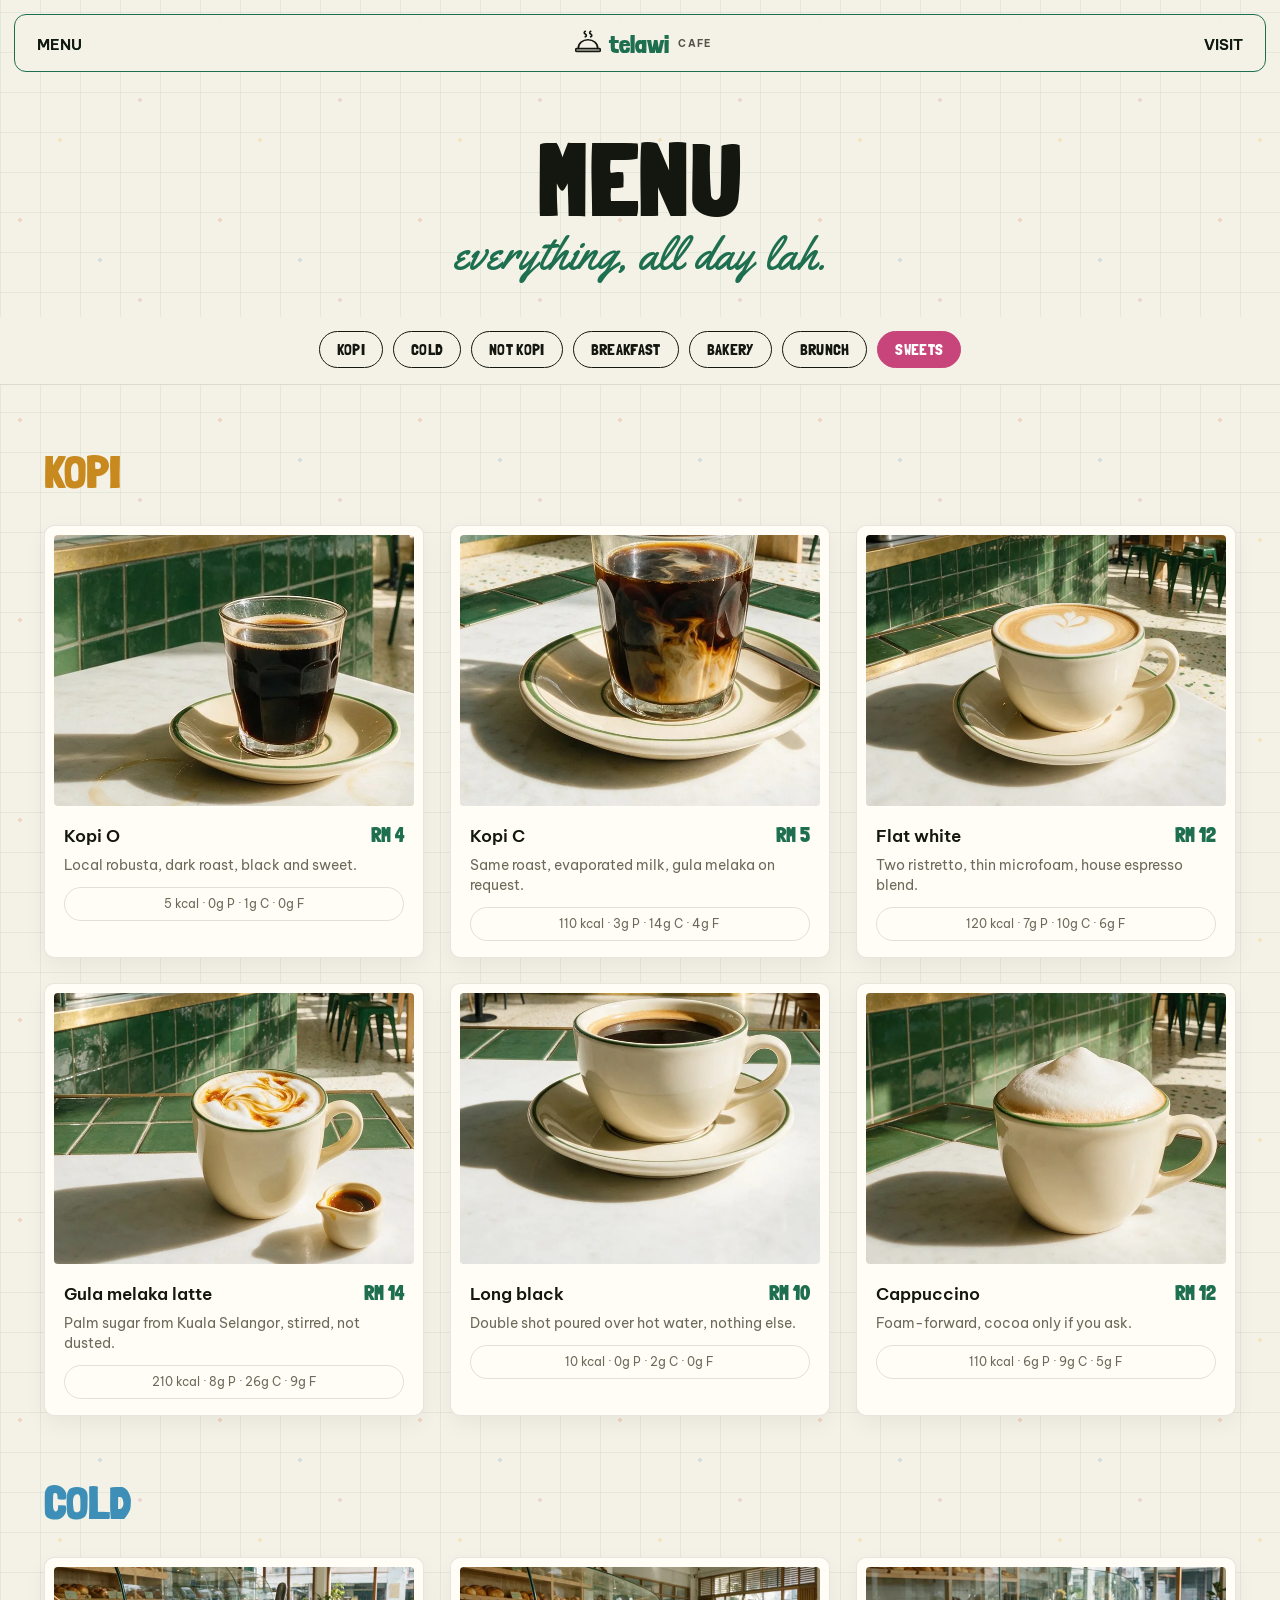
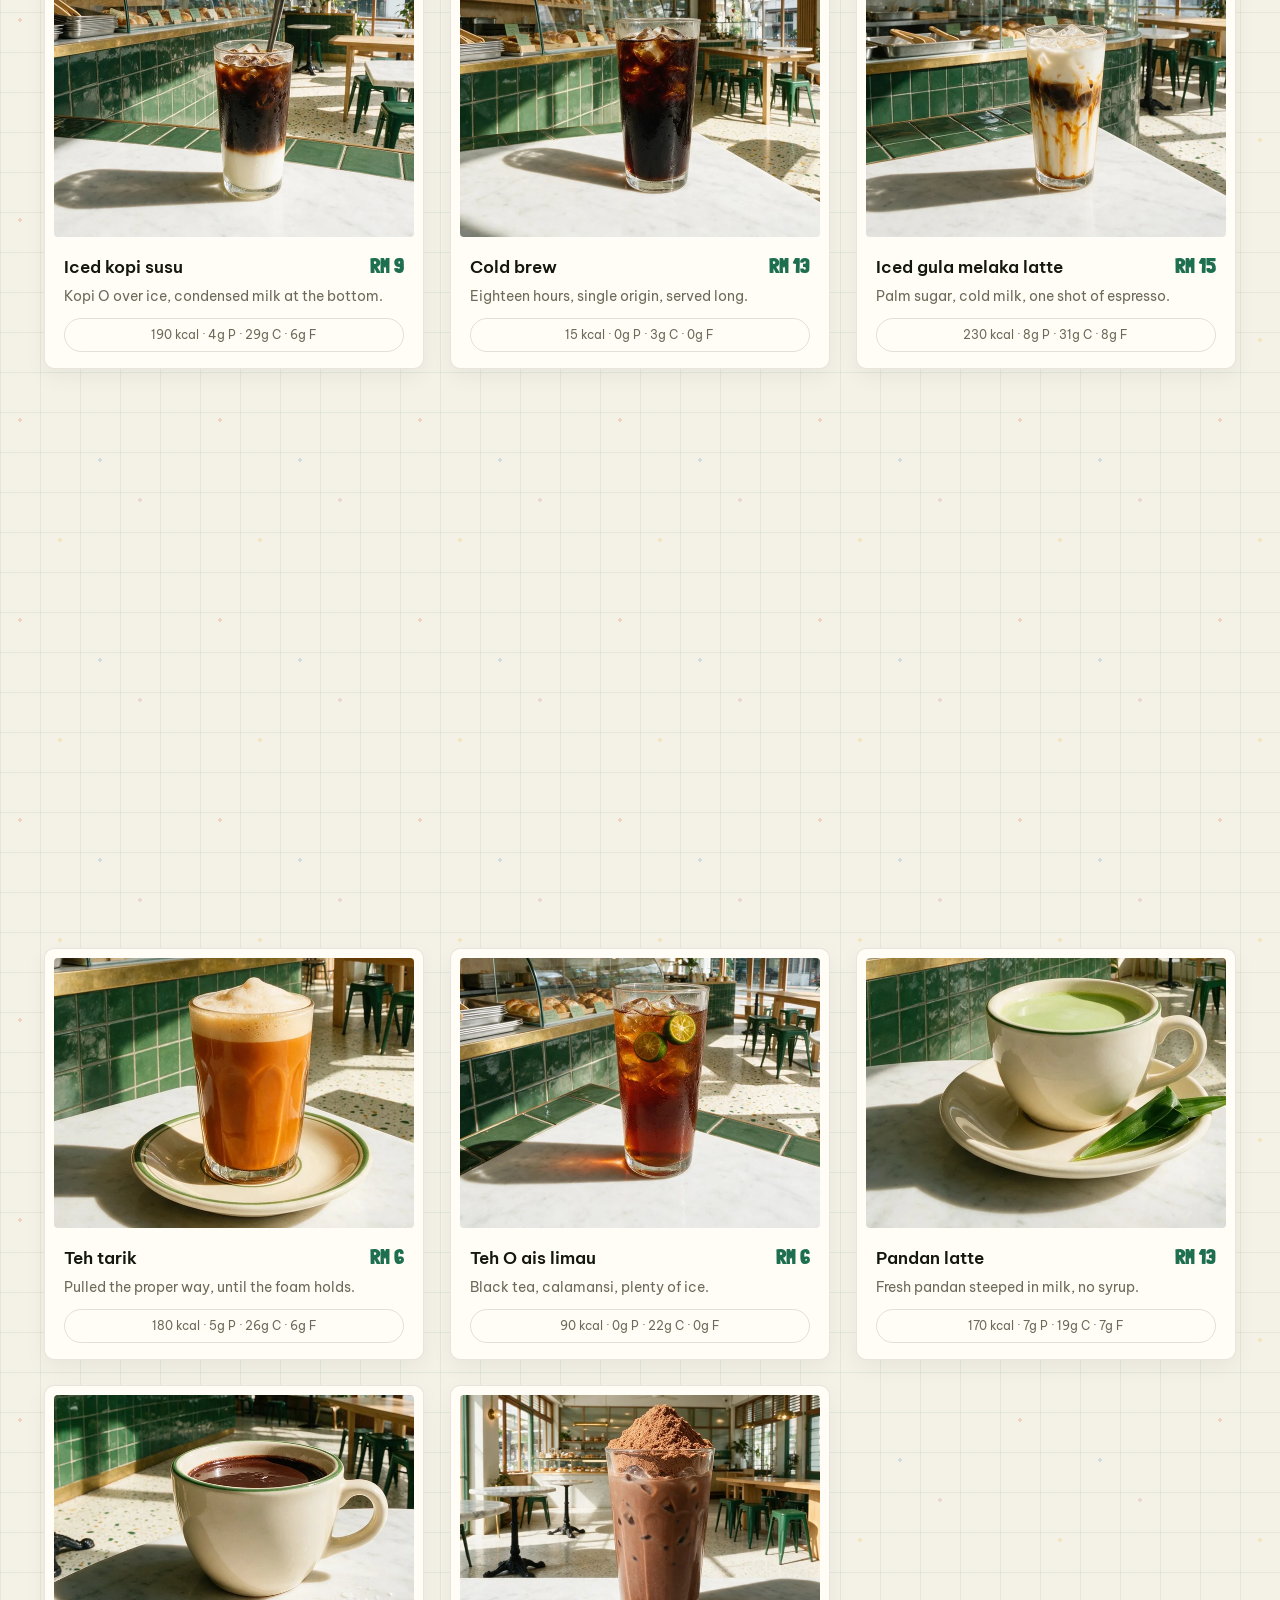
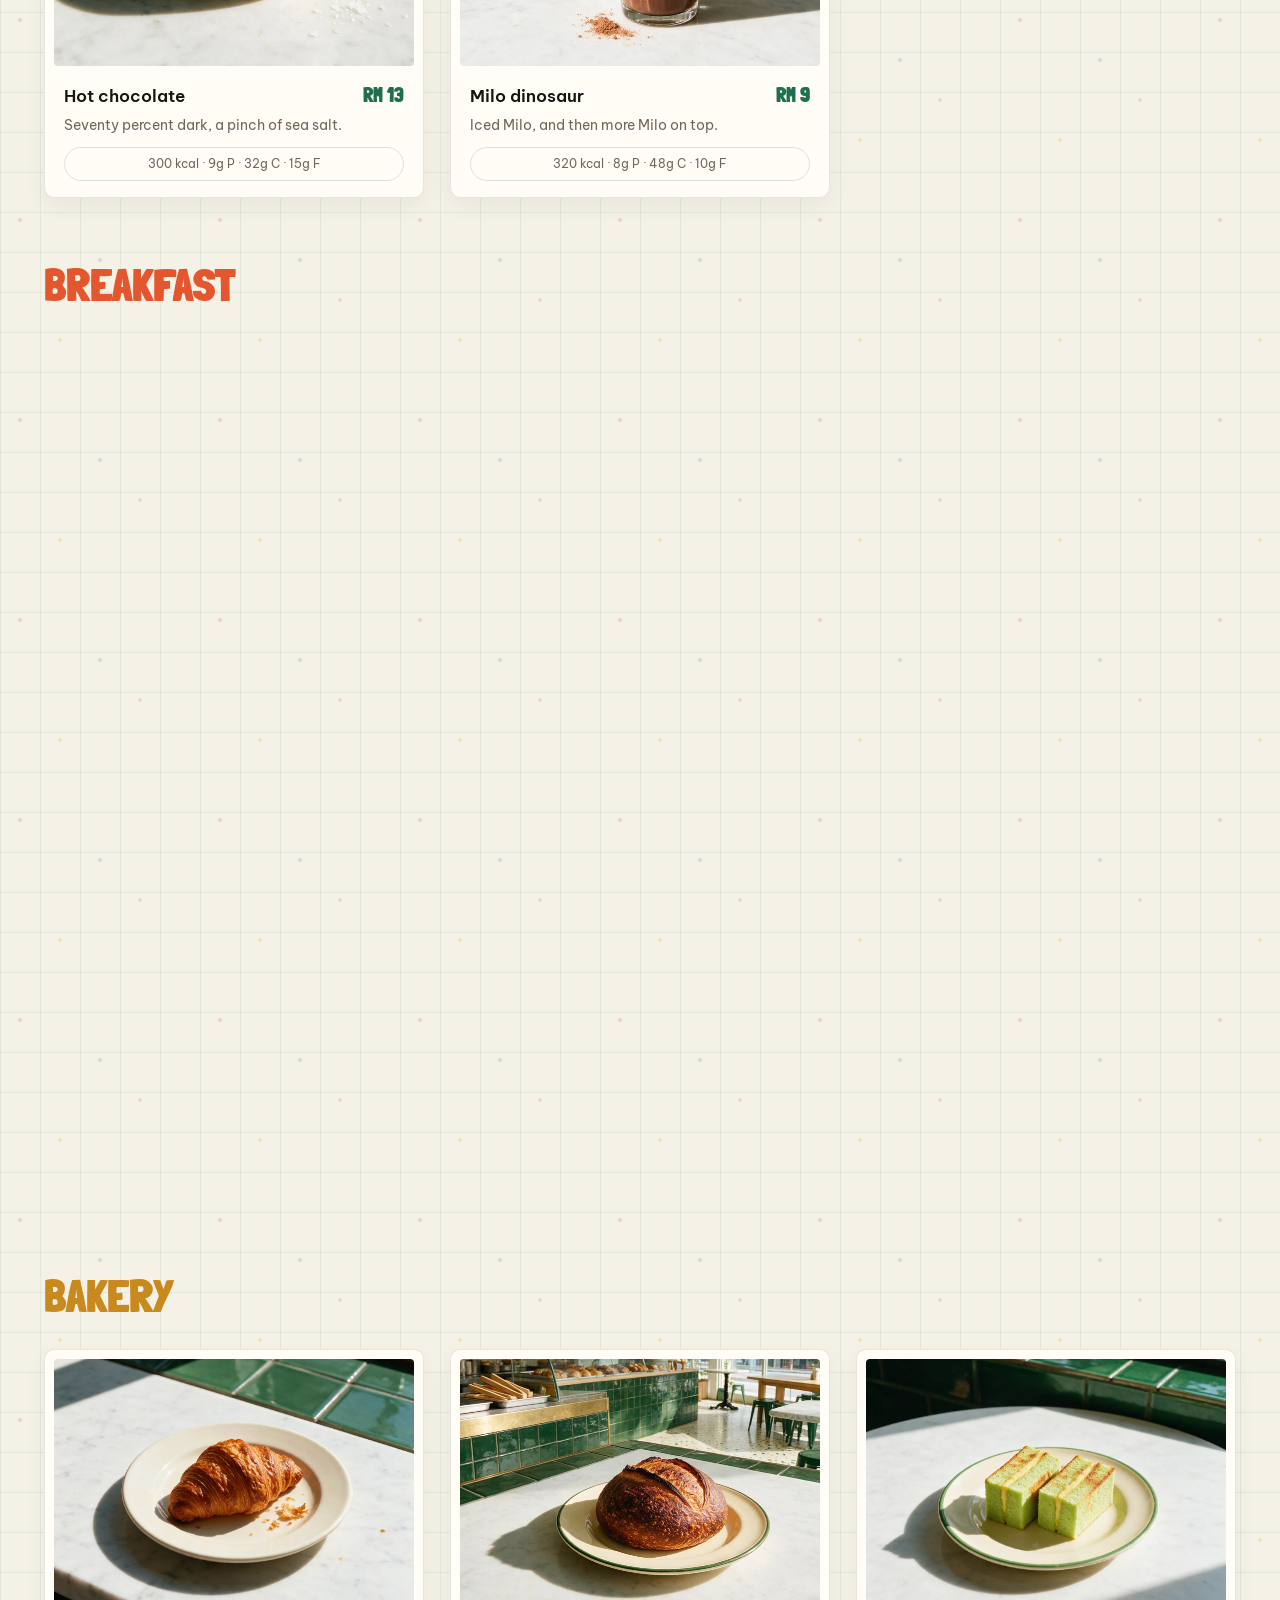
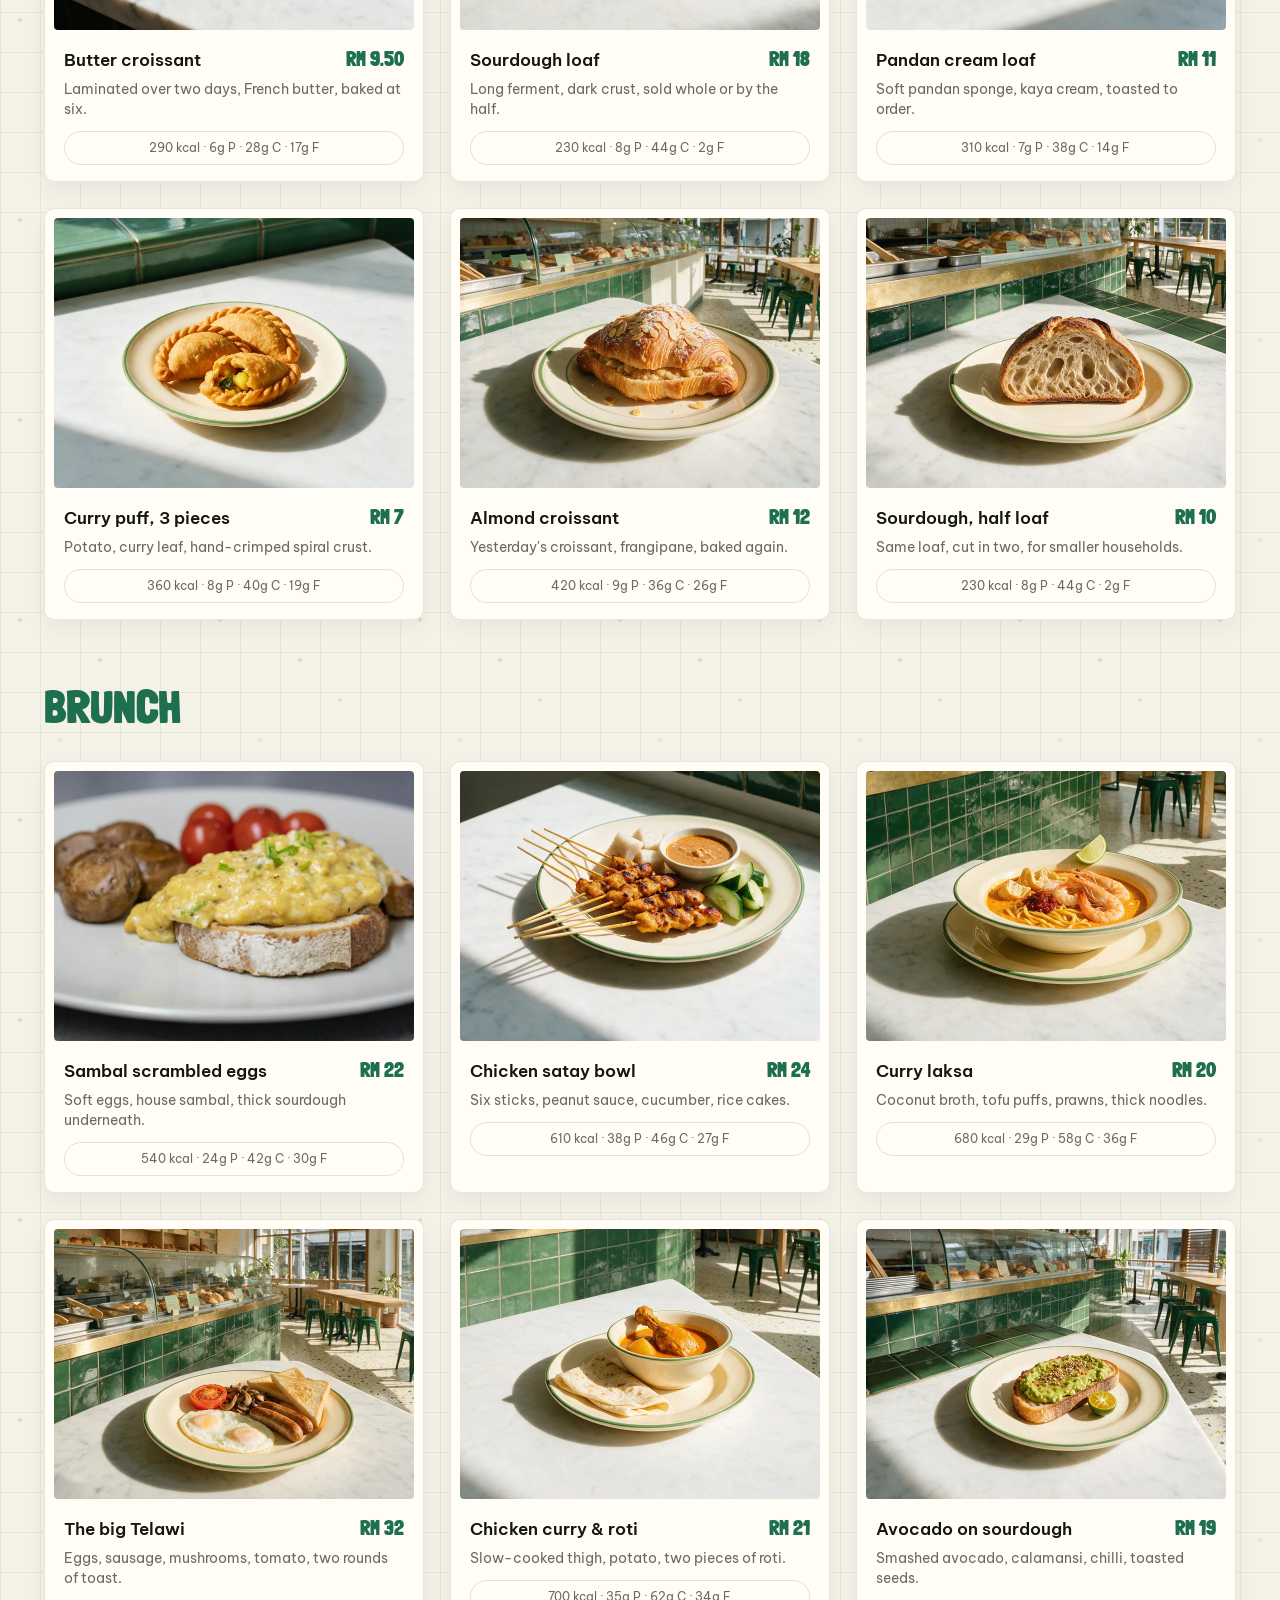
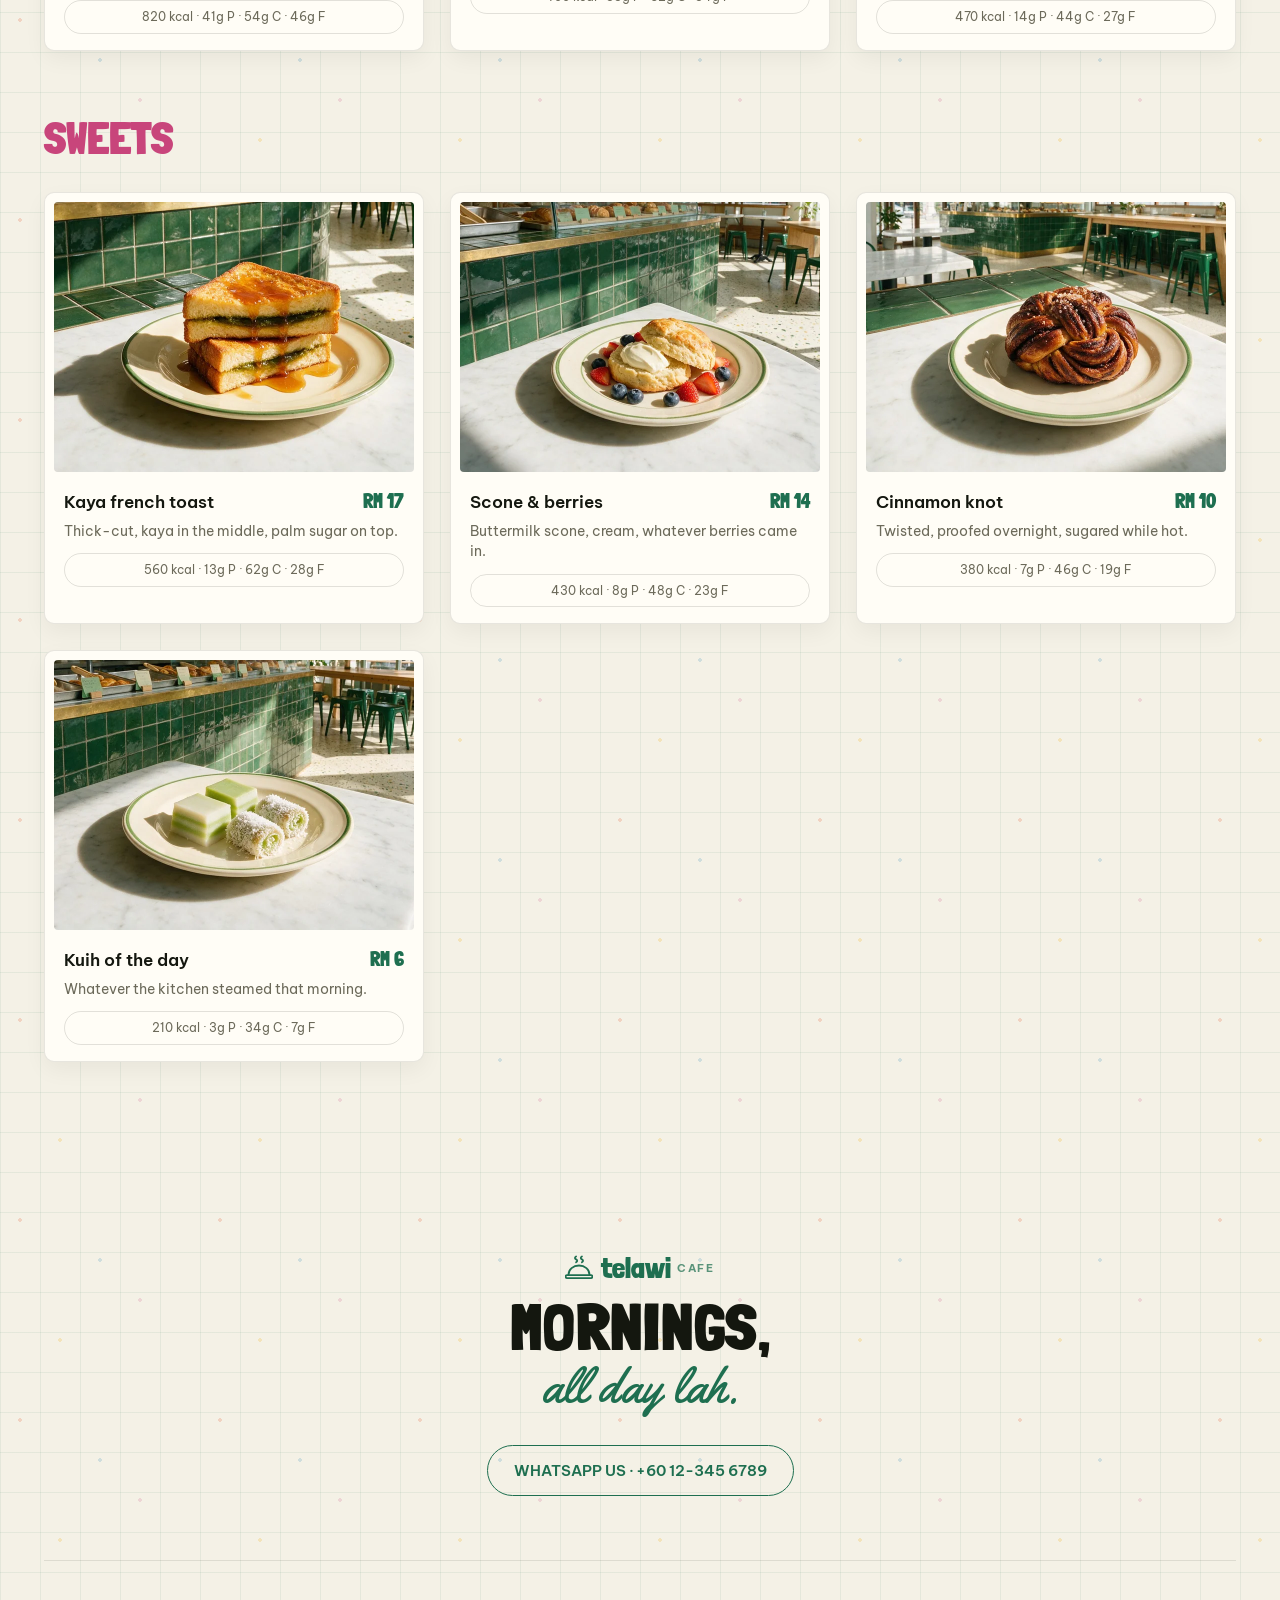
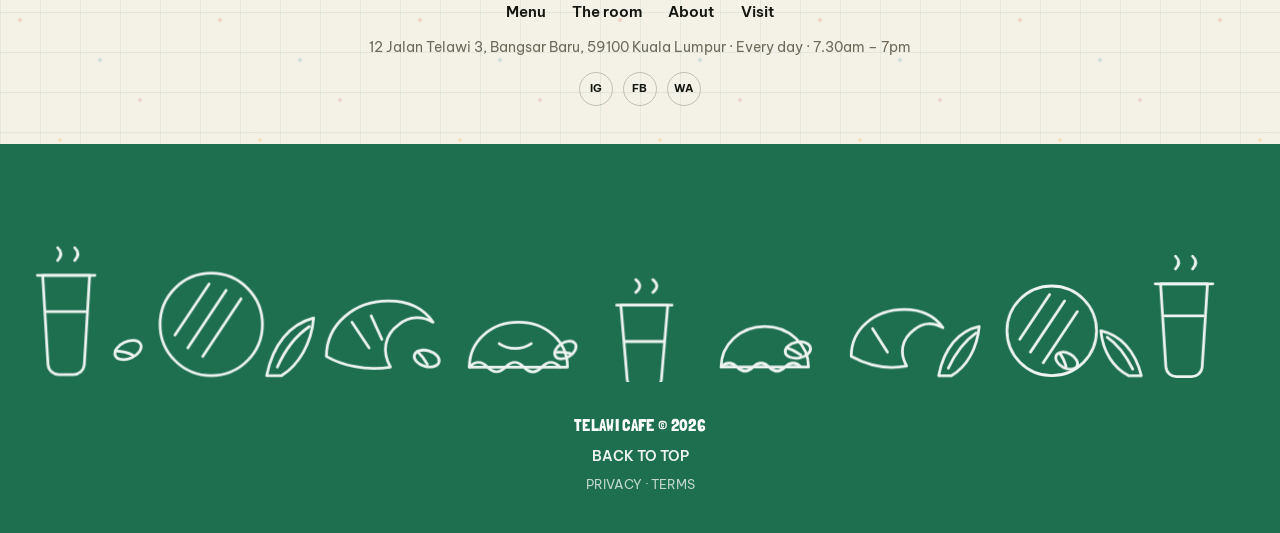
==== commit da8160d5: "Rebrand to Telawi Cafe, generate the full menu image set Brand - Tepung -> Telawi Cafe, named after " ====
--- a/menu.html
+++ b/menu.html
@@ -3,12 +3,12 @@
 <head>
 <meta charset="utf-8">
 <meta name="viewport" content="width=device-width, initial-scale=1">
-<title>Menu &mdash; Tepung, Bangsar KL</title>
-<meta name="description" content="Kopi, cold drinks, breakfast, bakery, brunch and sweets. The full Tepung menu, served 7.30am to 7pm every day.">
+<title>Menu &mdash; Telawi Cafe, Bangsar</title>
+<meta name="description" content="Kopi, cold drinks, breakfast, bakery, brunch and sweets. The full Telawi Cafe menu, served 7.30am to 7pm every day.">
 <link rel="preconnect" href="https://fonts.googleapis.com">
 <link rel="preconnect" href="https://fonts.gstatic.com" crossorigin>
 <link href="https://fonts.googleapis.com/css2?family=Londrina+Solid:wght@400;900&family=Yellowtail&family=Be+Vietnam+Pro:wght@400;500;600;700;900&display=swap" rel="stylesheet">
-<link rel="stylesheet" href="assets/css/style.css?v=1789977384">
+<link rel="stylesheet" href="assets/css/style.css?v=1790127746">
 </head>
 <body>
 <svg xmlns="http://www.w3.org/2000/svg" style="display:none" aria-hidden="true">
@@ -92,13 +92,34 @@
       <path d="M364 114l-16-12M364 114l2-20"/>
     </g>
   </symbol>
+
+  <symbol id="i-bean" viewBox="0 0 40 28">
+    <g fill="none" stroke="currentColor" stroke-width="2.6" stroke-linecap="round">
+      <ellipse cx="20" cy="14" rx="17" ry="11"/>
+      <path d="M7 8c8 4 14 8 19 14"/>
+    </g>
+  </symbol>
+  <symbol id="i-spark" viewBox="0 0 40 40">
+    <g fill="none" stroke="currentColor" stroke-width="2.8" stroke-linecap="round">
+      <path d="M20 3v12M20 25v12M3 20h12M25 20h12"/>
+      <path d="M9 9l6 6M25 25l6 6M31 9l-6 6M15 25l-6 6"/>
+    </g>
+  </symbol>
+  <symbol id="i-steam" viewBox="0 0 28 44">
+    <g fill="none" stroke="currentColor" stroke-width="3" stroke-linecap="round">
+      <path d="M14 41c6-5 6-10 0-15s-6-10 0-15S20 6 14 2"/>
+    </g>
+  </symbol>
+  <symbol id="i-squig" viewBox="0 0 60 20">
+    <path d="M2 14c6-10 12-10 18 0s12 10 18 0 10-8 12-4" fill="none" stroke="currentColor" stroke-width="2.8" stroke-linecap="round"/>
+  </symbol>
 </svg>
 <div class="nav-fixed">
   <nav class="nav" aria-label="Primary">
     <a class="nav__link" href="menu.html"><span>MENU</span><span aria-hidden="true">MENU</span></a>
-    <a class="nav__logo" href="index.html" aria-label="Tepung, home">
+    <a class="nav__logo" href="index.html" aria-label="Telawi Cafe, home">
       <svg aria-hidden="true"><use href="#i-mark"></use></svg>
-      <b>tepung</b>
+      <b>telawi</b><i>cafe</i>
     </a>
     <a class="nav__link" href="#visit"><span>VISIT</span><span aria-hidden="true">VISIT</span></a>
   </nav>
@@ -127,37 +148,37 @@
         <h2 class="menu-group__title rv">KOPI</h2>
         <div class="menu-grid" data-stagger="55">
           <article class="mcard rv-img">
-            <div class="mcard__media"><img src="assets/img/f_latte.webp" alt="Kopi O" loading="lazy"></div>
+            <div class="mcard__media"><img src="assets/img/menu-kopi-o.webp?v=1790127746" alt="Kopi O" loading="lazy"></div>
             <div class="mcard__row"><h3>Kopi O</h3><span>RM 4</span></div>
             <p class="mcard__desc">Local robusta, dark roast, black and sweet.</p>
             <p class="mcard__meta">5 kcal &middot; 0g P &middot; 1g C &middot; 0g F</p>
           </article>
           <article class="mcard rv-img">
-            <div class="mcard__media"><img src="assets/img/f_latte2.webp" alt="Kopi C" loading="lazy"></div>
+            <div class="mcard__media"><img src="assets/img/menu-kopi-c.webp?v=1790127746" alt="Kopi C" loading="lazy"></div>
             <div class="mcard__row"><h3>Kopi C</h3><span>RM 5</span></div>
             <p class="mcard__desc">Same roast, evaporated milk, gula melaka on request.</p>
             <p class="mcard__meta">110 kcal &middot; 3g P &middot; 14g C &middot; 4g F</p>
           </article>
           <article class="mcard rv-img">
-            <div class="mcard__media"><img src="assets/img/f_latte3.webp" alt="Flat white" loading="lazy"></div>
+            <div class="mcard__media"><img src="assets/img/menu-flat-white.webp?v=1790127746" alt="Flat white" loading="lazy"></div>
             <div class="mcard__row"><h3>Flat white</h3><span>RM 12</span></div>
             <p class="mcard__desc">Two ristretto, thin microfoam, house espresso blend.</p>
             <p class="mcard__meta">120 kcal &middot; 7g P &middot; 10g C &middot; 6g F</p>
           </article>
           <article class="mcard rv-img">
-            <div class="mcard__media"><img src="assets/img/f_latte4.webp" alt="Gula melaka latte" loading="lazy"></div>
+            <div class="mcard__media"><img src="assets/img/menu-gula-melaka-latte.webp?v=1790127746" alt="Gula melaka latte" loading="lazy"></div>
             <div class="mcard__row"><h3>Gula melaka latte</h3><span>RM 14</span></div>
             <p class="mcard__desc">Palm sugar from Kuala Selangor, stirred, not dusted.</p>
             <p class="mcard__meta">210 kcal &middot; 8g P &middot; 26g C &middot; 9g F</p>
           </article>
           <article class="mcard rv-img">
-            <div class="mcard__media"><img src="assets/img/f_latte5.webp" alt="Long black" loading="lazy"></div>
+            <div class="mcard__media"><img src="assets/img/menu-long-black.webp?v=1790127746" alt="Long black" loading="lazy"></div>
             <div class="mcard__row"><h3>Long black</h3><span>RM 10</span></div>
             <p class="mcard__desc">Double shot poured over hot water, nothing else.</p>
             <p class="mcard__meta">10 kcal &middot; 0g P &middot; 2g C &middot; 0g F</p>
           </article>
           <article class="mcard rv-img">
-            <div class="mcard__media"><img src="assets/img/f_ice5.webp" alt="Cappuccino" loading="lazy"></div>
+            <div class="mcard__media"><img src="assets/img/menu-cappuccino.webp?v=1790127746" alt="Cappuccino" loading="lazy"></div>
             <div class="mcard__row"><h3>Cappuccino</h3><span>RM 12</span></div>
             <p class="mcard__desc">Foam-forward, cocoa only if you ask.</p>
             <p class="mcard__meta">110 kcal &middot; 6g P &middot; 9g C &middot; 5g F</p>
@@ -168,25 +189,25 @@
         <h2 class="menu-group__title rv">COLD</h2>
         <div class="menu-grid" data-stagger="55">
           <article class="mcard rv-img">
-            <div class="mcard__media"><img src="assets/img/f_ice.webp" alt="Iced kopi susu" loading="lazy"></div>
+            <div class="mcard__media"><img src="assets/img/menu-iced-kopi-susu.webp?v=1790127746" alt="Iced kopi susu" loading="lazy"></div>
             <div class="mcard__row"><h3>Iced kopi susu</h3><span>RM 9</span></div>
             <p class="mcard__desc">Kopi O over ice, condensed milk at the bottom.</p>
             <p class="mcard__meta">190 kcal &middot; 4g P &middot; 29g C &middot; 6g F</p>
           </article>
           <article class="mcard rv-img">
-            <div class="mcard__media"><img src="assets/img/f_ice2.webp" alt="Cold brew" loading="lazy"></div>
+            <div class="mcard__media"><img src="assets/img/menu-cold-brew.webp?v=1790127746" alt="Cold brew" loading="lazy"></div>
             <div class="mcard__row"><h3>Cold brew</h3><span>RM 13</span></div>
             <p class="mcard__desc">Eighteen hours, single origin, served long.</p>
             <p class="mcard__meta">15 kcal &middot; 0g P &middot; 3g C &middot; 0g F</p>
           </article>
           <article class="mcard rv-img">
-            <div class="mcard__media"><img src="assets/img/f_ice3.webp" alt="Iced gula melaka latte" loading="lazy"></div>
+            <div class="mcard__media"><img src="assets/img/menu-iced-gula-latte.webp?v=1790127746" alt="Iced gula melaka latte" loading="lazy"></div>
             <div class="mcard__row"><h3>Iced gula melaka latte</h3><span>RM 15</span></div>
             <p class="mcard__desc">Palm sugar, cold milk, one shot of espresso.</p>
             <p class="mcard__meta">230 kcal &middot; 8g P &middot; 31g C &middot; 8g F</p>
           </article>
           <article class="mcard rv-img">
-            <div class="mcard__media"><img src="assets/img/f_ice4.webp" alt="Iced long black" loading="lazy"></div>
+            <div class="mcard__media"><img src="assets/img/menu-iced-long-black.webp?v=1790127746" alt="Iced long black" loading="lazy"></div>
             <div class="mcard__row"><h3>Iced long black</h3><span>RM 11</span></div>
             <p class="mcard__desc">Double shot, ice, a twist of calamansi on the side.</p>
             <p class="mcard__meta">12 kcal &middot; 0g P &middot; 2g C &middot; 0g F</p>
@@ -197,31 +218,31 @@
         <h2 class="menu-group__title rv">NOT KOPI</h2>
         <div class="menu-grid" data-stagger="55">
           <article class="mcard rv-img">
-            <div class="mcard__media"><img src="assets/img/f_teh4.webp" alt="Teh tarik" loading="lazy"></div>
+            <div class="mcard__media"><img src="assets/img/menu-teh-tarik.webp?v=1790127746" alt="Teh tarik" loading="lazy"></div>
             <div class="mcard__row"><h3>Teh tarik</h3><span>RM 6</span></div>
             <p class="mcard__desc">Pulled the proper way, until the foam holds.</p>
             <p class="mcard__meta">180 kcal &middot; 5g P &middot; 26g C &middot; 6g F</p>
           </article>
           <article class="mcard rv-img">
-            <div class="mcard__media"><img src="assets/img/f_teh2.webp" alt="Teh O ais limau" loading="lazy"></div>
+            <div class="mcard__media"><img src="assets/img/menu-teh-o-ais-limau.webp?v=1790127746" alt="Teh O ais limau" loading="lazy"></div>
             <div class="mcard__row"><h3>Teh O ais limau</h3><span>RM 6</span></div>
             <p class="mcard__desc">Black tea, calamansi, plenty of ice.</p>
             <p class="mcard__meta">90 kcal &middot; 0g P &middot; 22g C &middot; 0g F</p>
           </article>
           <article class="mcard rv-img">
-            <div class="mcard__media"><img src="assets/img/f_pandanlatte.webp" alt="Pandan latte" loading="lazy"></div>
+            <div class="mcard__media"><img src="assets/img/menu-pandan-latte.webp?v=1790127746" alt="Pandan latte" loading="lazy"></div>
             <div class="mcard__row"><h3>Pandan latte</h3><span>RM 13</span></div>
             <p class="mcard__desc">Fresh pandan steeped in milk, no syrup.</p>
             <p class="mcard__meta">170 kcal &middot; 7g P &middot; 19g C &middot; 7g F</p>
           </article>
           <article class="mcard rv-img">
-            <div class="mcard__media"><img src="assets/img/f_teh3.webp" alt="Hot chocolate" loading="lazy"></div>
+            <div class="mcard__media"><img src="assets/img/menu-hot-chocolate.webp?v=1790127746" alt="Hot chocolate" loading="lazy"></div>
             <div class="mcard__row"><h3>Hot chocolate</h3><span>RM 13</span></div>
             <p class="mcard__desc">Seventy percent dark, a pinch of sea salt.</p>
             <p class="mcard__meta">300 kcal &middot; 9g P &middot; 32g C &middot; 15g F</p>
           </article>
           <article class="mcard rv-img">
-            <div class="mcard__media"><img src="assets/img/f_milo.webp" alt="Milo dinosaur" loading="lazy"></div>
+            <div class="mcard__media"><img src="assets/img/menu-milo-dinosaur.webp?v=1790127746" alt="Milo dinosaur" loading="lazy"></div>
             <div class="mcard__row"><h3>Milo dinosaur</h3><span>RM 9</span></div>
             <p class="mcard__desc">Iced Milo, and then more Milo on top.</p>
             <p class="mcard__meta">320 kcal &middot; 8g P &middot; 48g C &middot; 10g F</p>
@@ -232,25 +253,25 @@
         <h2 class="menu-group__title rv">BREAKFAST</h2>
         <div class="menu-grid" data-stagger="55">
           <article class="mcard rv-img">
-            <div class="mcard__media"><img src="assets/img/fav-nasi-lemak.webp" alt="Nasi lemak bakar" loading="lazy"></div>
+            <div class="mcard__media"><img src="assets/img/fav-nasi-lemak.webp?v=1790127746" alt="Nasi lemak bakar" loading="lazy"></div>
             <div class="mcard__row"><h3>Nasi lemak bakar</h3><span>RM 14</span></div>
             <p class="mcard__desc">Coconut rice, sambal, anchovies, grilled in leaf.</p>
             <p class="mcard__meta">620 kcal &middot; 18g P &middot; 72g C &middot; 28g F</p>
           </article>
           <article class="mcard rv-img">
-            <div class="mcard__media"><img src="assets/img/fav-kaya-toast.webp" alt="Kaya butter toast" loading="lazy"></div>
+            <div class="mcard__media"><img src="assets/img/fav-kaya-toast.webp?v=1790127746" alt="Kaya butter toast" loading="lazy"></div>
             <div class="mcard__row"><h3>Kaya butter toast</h3><span>RM 8</span></div>
             <p class="mcard__desc">Charcoal-toasted, thick pandan kaya, cold butter.</p>
             <p class="mcard__meta">340 kcal &middot; 6g P &middot; 44g C &middot; 15g F</p>
           </article>
           <article class="mcard rv-img">
-            <div class="mcard__media"><img src="assets/img/f_kaya2.webp" alt="Half-boiled eggs" loading="lazy"></div>
+            <div class="mcard__media"><img src="assets/img/menu-half-boiled-eggs.webp?v=1790127746" alt="Half-boiled eggs" loading="lazy"></div>
             <div class="mcard__row"><h3>Half-boiled eggs</h3><span>RM 6</span></div>
             <p class="mcard__desc">Two eggs, white pepper, dark soy, toast soldiers.</p>
             <p class="mcard__meta">160 kcal &middot; 13g P &middot; 2g C &middot; 11g F</p>
           </article>
           <article class="mcard rv-img">
-            <div class="mcard__media"><img src="assets/img/fav-roti-canai.webp" alt="Roti canai and dhal" loading="lazy"></div>
+            <div class="mcard__media"><img src="assets/img/fav-roti-canai.webp?v=1790127746" alt="Roti canai and dhal" loading="lazy"></div>
             <div class="mcard__row"><h3>Roti canai &amp; dhal</h3><span>RM 9</span></div>
             <p class="mcard__desc">Pulled and slapped to order, dhal and sambal.</p>
             <p class="mcard__meta">410 kcal &middot; 9g P &middot; 52g C &middot; 18g F</p>
@@ -261,37 +282,37 @@
         <h2 class="menu-group__title rv">BAKERY</h2>
         <div class="menu-grid" data-stagger="55">
           <article class="mcard rv-img">
-            <div class="mcard__media"><img src="assets/img/fav-croissant.webp" alt="Butter croissant" loading="lazy"></div>
+            <div class="mcard__media"><img src="assets/img/fav-croissant.webp?v=1790127746" alt="Butter croissant" loading="lazy"></div>
             <div class="mcard__row"><h3>Butter croissant</h3><span>RM 9.50</span></div>
             <p class="mcard__desc">Laminated over two days, French butter, baked at six.</p>
             <p class="mcard__meta">290 kcal &middot; 6g P &middot; 28g C &middot; 17g F</p>
           </article>
           <article class="mcard rv-img">
-            <div class="mcard__media"><img src="assets/img/f_sour.webp" alt="Sourdough loaf" loading="lazy"></div>
+            <div class="mcard__media"><img src="assets/img/menu-sourdough-loaf.webp?v=1790127746" alt="Sourdough loaf" loading="lazy"></div>
             <div class="mcard__row"><h3>Sourdough loaf</h3><span>RM 18</span></div>
             <p class="mcard__desc">Long ferment, dark crust, sold whole or by the half.</p>
             <p class="mcard__meta">230 kcal &middot; 8g P &middot; 44g C &middot; 2g F</p>
           </article>
           <article class="mcard rv-img">
-            <div class="mcard__media"><img src="assets/img/fav-pandan-loaf.webp" alt="Pandan cream loaf" loading="lazy"></div>
+            <div class="mcard__media"><img src="assets/img/fav-pandan-loaf.webp?v=1790127746" alt="Pandan cream loaf" loading="lazy"></div>
             <div class="mcard__row"><h3>Pandan cream loaf</h3><span>RM 11</span></div>
             <p class="mcard__desc">Soft pandan sponge, kaya cream, toasted to order.</p>
             <p class="mcard__meta">310 kcal &middot; 7g P &middot; 38g C &middot; 14g F</p>
           </article>
           <article class="mcard rv-img">
-            <div class="mcard__media"><img src="assets/img/fav-curry-puff.webp" alt="Curry puff, 3 pieces" loading="lazy"></div>
+            <div class="mcard__media"><img src="assets/img/fav-curry-puff.webp?v=1790127746" alt="Curry puff, 3 pieces" loading="lazy"></div>
             <div class="mcard__row"><h3>Curry puff, 3 pieces</h3><span>RM 7</span></div>
             <p class="mcard__desc">Potato, curry leaf, hand-crimped spiral crust.</p>
             <p class="mcard__meta">360 kcal &middot; 8g P &middot; 40g C &middot; 19g F</p>
           </article>
           <article class="mcard rv-img">
-            <div class="mcard__media"><img src="assets/img/f_croi2.webp" alt="Almond croissant" loading="lazy"></div>
+            <div class="mcard__media"><img src="assets/img/menu-almond-croissant.webp?v=1790127746" alt="Almond croissant" loading="lazy"></div>
             <div class="mcard__row"><h3>Almond croissant</h3><span>RM 12</span></div>
             <p class="mcard__desc">Yesterday's croissant, frangipane, baked again.</p>
             <p class="mcard__meta">420 kcal &middot; 9g P &middot; 36g C &middot; 26g F</p>
           </article>
           <article class="mcard rv-img">
-            <div class="mcard__media"><img src="assets/img/f_sour2.webp" alt="Sourdough, half loaf" loading="lazy"></div>
+            <div class="mcard__media"><img src="assets/img/menu-sourdough-half.webp?v=1790127746" alt="Sourdough, half loaf" loading="lazy"></div>
             <div class="mcard__row"><h3>Sourdough, half loaf</h3><span>RM 10</span></div>
             <p class="mcard__desc">Same loaf, cut in two, for smaller households.</p>
             <p class="mcard__meta">230 kcal &middot; 8g P &middot; 44g C &middot; 2g F</p>
@@ -302,37 +323,37 @@
         <h2 class="menu-group__title rv">BRUNCH</h2>
         <div class="menu-grid" data-stagger="55">
           <article class="mcard rv-img">
-            <div class="mcard__media"><img src="assets/img/f_brk.webp" alt="Sambal scrambled eggs" loading="lazy"></div>
+            <div class="mcard__media"><img src="assets/img/f_brk.webp?v=1790127746" alt="Sambal scrambled eggs" loading="lazy"></div>
             <div class="mcard__row"><h3>Sambal scrambled eggs</h3><span>RM 22</span></div>
             <p class="mcard__desc">Soft eggs, house sambal, thick sourdough underneath.</p>
             <p class="mcard__meta">540 kcal &middot; 24g P &middot; 42g C &middot; 30g F</p>
           </article>
           <article class="mcard rv-img">
-            <div class="mcard__media"><img src="assets/img/f_satay2.webp" alt="Chicken satay bowl" loading="lazy"></div>
+            <div class="mcard__media"><img src="assets/img/menu-satay-bowl.webp?v=1790127746" alt="Chicken satay bowl" loading="lazy"></div>
             <div class="mcard__row"><h3>Chicken satay bowl</h3><span>RM 24</span></div>
             <p class="mcard__desc">Six sticks, peanut sauce, cucumber, rice cakes.</p>
             <p class="mcard__meta">610 kcal &middot; 38g P &middot; 46g C &middot; 27g F</p>
           </article>
           <article class="mcard rv-img">
-            <div class="mcard__media"><img src="assets/img/f_laksa.webp" alt="Curry laksa" loading="lazy"></div>
+            <div class="mcard__media"><img src="assets/img/menu-curry-laksa.webp?v=1790127746" alt="Curry laksa" loading="lazy"></div>
             <div class="mcard__row"><h3>Curry laksa</h3><span>RM 20</span></div>
             <p class="mcard__desc">Coconut broth, tofu puffs, prawns, thick noodles.</p>
             <p class="mcard__meta">680 kcal &middot; 29g P &middot; 58g C &middot; 36g F</p>
           </article>
           <article class="mcard rv-img">
-            <div class="mcard__media"><img src="assets/img/f_brk5.webp" alt="The big Tepung" loading="lazy"></div>
-            <div class="mcard__row"><h3>The big Tepung</h3><span>RM 32</span></div>
+            <div class="mcard__media"><img src="assets/img/menu-big-breakfast.webp?v=1790127746" alt="The big Telawi" loading="lazy"></div>
+            <div class="mcard__row"><h3>The big Telawi</h3><span>RM 32</span></div>
             <p class="mcard__desc">Eggs, sausage, mushrooms, tomato, two rounds of toast.</p>
             <p class="mcard__meta">820 kcal &middot; 41g P &middot; 54g C &middot; 46g F</p>
           </article>
           <article class="mcard rv-img">
-            <div class="mcard__media"><img src="assets/img/f_laksa2.webp" alt="Chicken curry and roti" loading="lazy"></div>
+            <div class="mcard__media"><img src="assets/img/menu-chicken-curry-roti.webp?v=1790127746" alt="Chicken curry and roti" loading="lazy"></div>
             <div class="mcard__row"><h3>Chicken curry &amp; roti</h3><span>RM 21</span></div>
             <p class="mcard__desc">Slow-cooked thigh, potato, two pieces of roti.</p>
             <p class="mcard__meta">700 kcal &middot; 35g P &middot; 62g C &middot; 34g F</p>
           </article>
           <article class="mcard rv-img">
-            <div class="mcard__media"><img src="assets/img/f_avo.webp" alt="Avocado on sourdough" loading="lazy"></div>
+            <div class="mcard__media"><img src="assets/img/menu-avocado-toast.webp?v=1790127746" alt="Avocado on sourdough" loading="lazy"></div>
             <div class="mcard__row"><h3>Avocado on sourdough</h3><span>RM 19</span></div>
             <p class="mcard__desc">Smashed avocado, calamansi, chilli, toasted seeds.</p>
             <p class="mcard__meta">470 kcal &middot; 14g P &middot; 44g C &middot; 27g F</p>
@@ -343,25 +364,25 @@
         <h2 class="menu-group__title rv">SWEETS</h2>
         <div class="menu-grid" data-stagger="55">
           <article class="mcard rv-img">
-            <div class="mcard__media"><img src="assets/img/f_kaya4.webp" alt="Kaya french toast" loading="lazy"></div>
+            <div class="mcard__media"><img src="assets/img/menu-kaya-french-toast.webp?v=1790127746" alt="Kaya french toast" loading="lazy"></div>
             <div class="mcard__row"><h3>Kaya french toast</h3><span>RM 17</span></div>
             <p class="mcard__desc">Thick-cut, kaya in the middle, palm sugar on top.</p>
             <p class="mcard__meta">560 kcal &middot; 13g P &middot; 62g C &middot; 28g F</p>
           </article>
           <article class="mcard rv-img">
-            <div class="mcard__media"><img src="assets/img/f_pandan4.webp" alt="Scone and berries" loading="lazy"></div>
+            <div class="mcard__media"><img src="assets/img/menu-scone-berries.webp?v=1790127746" alt="Scone and berries" loading="lazy"></div>
             <div class="mcard__row"><h3>Scone &amp; berries</h3><span>RM 14</span></div>
             <p class="mcard__desc">Buttermilk scone, cream, whatever berries came in.</p>
             <p class="mcard__meta">430 kcal &middot; 8g P &middot; 48g C &middot; 23g F</p>
           </article>
           <article class="mcard rv-img">
-            <div class="mcard__media"><img src="assets/img/f_croi4.webp" alt="Cinnamon knot" loading="lazy"></div>
+            <div class="mcard__media"><img src="assets/img/menu-cinnamon-knot.webp?v=1790127746" alt="Cinnamon knot" loading="lazy"></div>
             <div class="mcard__row"><h3>Cinnamon knot</h3><span>RM 10</span></div>
             <p class="mcard__desc">Twisted, proofed overnight, sugared while hot.</p>
             <p class="mcard__meta">380 kcal &middot; 7g P &middot; 46g C &middot; 19g F</p>
           </article>
           <article class="mcard rv-img">
-            <div class="mcard__media"><img src="assets/img/f_pandan3.webp" alt="Kuih of the day" loading="lazy"></div>
+            <div class="mcard__media"><img src="assets/img/menu-kuih-of-the-day.webp?v=1790127746" alt="Kuih of the day" loading="lazy"></div>
             <div class="mcard__row"><h3>Kuih of the day</h3><span>RM 6</span></div>
             <p class="mcard__desc">Whatever the kitchen steamed that morning.</p>
             <p class="mcard__meta">210 kcal &middot; 3g P &middot; 34g C &middot; 7g F</p>
@@ -372,7 +393,7 @@
 </main>
 
 <section class="foot-cta wrap" id="footer">
-  <div class="foot-cta__mark rv"><svg aria-hidden="true"><use href="#i-mark"></use></svg><b>tepung</b></div>
+  <div class="foot-cta__mark rv"><svg aria-hidden="true"><use href="#i-mark"></use></svg><b>telawi</b><i>cafe</i></div>
   <h2 class="display h2 rv">MORNINGS,<span class="script">all day lah.</span></h2>
   <a class="btn btn--accent rv" href="https://wa.me/60123456789">WHATSAPP US &middot; +60 12-345 6789</a>
 </section>
@@ -424,13 +445,13 @@
     </g>
   </svg>
   <div class="foot-band__end wrap">
-    <b>TEPUNG &copy; 2026</b>
+    <b>TELAWI CAFE &copy; 2026</b>
     <a href="#top">BACK TO TOP</a>
     <small>PRIVACY &middot; TERMS</small>
   </div>
 </footer>
 
-<script src="assets/js/lenis.min.js?v=1789977384"></script>
-<script src="assets/js/main.js?v=1789977384"></script>
+<script src="assets/js/lenis.min.js?v=1790127746"></script>
+<script src="assets/js/main.js?v=1790127746"></script>
 </body>
 </html>
--- a/assets/css/style.css
+++ b/assets/css/style.css
@@ -1,5 +1,5 @@
 /* ==========================================================================
-   TEPUNG — Bakery & Kopi, Bangsar KL
+   TELAWI CAFE — Bakery & Kopi, Bangsar KL
    Design tokens
    ========================================================================== */
 :root{
@@ -20,6 +20,13 @@
   --accent-soft:#1E6F5033;
   --gold:       #C88A1E;   /* gula melaka */
   --gold-soft:  #F3E1B8;
+
+  /* the fun set — used on tags, eyebrows, ticker words, pins, ambient marks */
+  --c-coral:  #E4572E;
+  --c-sky:    #3E8FB8;
+  --c-butter: #EFB93F;
+  --c-berry:  #C8457B;
+  --c-jade:   #1E6F50;
 
   /* tag pastels */
   --tag-green:  #D7E7D2;
@@ -52,8 +59,13 @@
   margin:0;
   background-color:var(--paper);
   background-image:
+    radial-gradient(circle at 20px 20px,   rgba(228,87,46,.20)  1.8px, transparent 2px),
+    radial-gradient(circle at 100px 60px,  rgba(62,143,184,.20) 1.8px, transparent 2px),
+    radial-gradient(circle at 60px 140px,  rgba(239,185,63,.26) 1.8px, transparent 2px),
+    radial-gradient(circle at 140px 100px, rgba(200,69,123,.16) 1.8px, transparent 2px),
     repeating-linear-gradient(0deg,  rgba(30,111,80,.075) 0 1px, transparent 1px 40px),
     repeating-linear-gradient(90deg, rgba(30,111,80,.075) 0 1px, transparent 1px 40px);
+  background-size:200px 200px,200px 200px,200px 200px,200px 200px,auto,auto;
   color:var(--ink);
   font-family:var(--ui);
   font-size:16px;
@@ -87,6 +99,11 @@
   font-size:clamp(15px,1.5vw,19px);letter-spacing:.02em;color:var(--ink);
 }
 .eyebrow--accent{color:var(--accent)}
+.sec:nth-of-type(odd)  .eyebrow--accent{color:var(--c-coral)}
+#room  .eyebrow--accent{color:var(--c-sky)}
+#about .eyebrow--accent{color:var(--c-berry)}
+#crew  .eyebrow--accent{color:var(--gold)}
+#visit .eyebrow--accent{color:var(--c-jade)}
 .lede{font-size:clamp(15px,1.35vw,17px);color:var(--muted);line-height:1.6}
 
 .h1{font-size:clamp(44px,8.2vw,112px)}
@@ -139,6 +156,13 @@
   text-transform:lowercase;letter-spacing:.005em;color:var(--accent);
   position:relative;top:1px;
 }
+/* the "cafe" half rides small and quiet beside the name */
+.nav__logo i,.foot-cta__mark i,.front__mark i,.hero__mark i{
+  font-style:normal;font-family:var(--ui);font-weight:700;
+  font-size:.42em;letter-spacing:.14em;text-transform:uppercase;
+  align-self:center;opacity:.72;margin-left:-2px;
+}
+.nav__logo i{font-size:10px;letter-spacing:.13em;margin-left:1px;position:relative;top:1px}
 
 /* ==========================================================================
    Hero
@@ -211,9 +235,10 @@
   padding:5px 13px;border-radius:999px;background:var(--accent);color:#fff;
   border:1.5px solid var(--card);
 }
-.card__tag[data-tone="new"]{background:var(--gold);color:#fff}
-.card__tag[data-tone="veg"]{background:var(--tag-green);color:var(--accent-dk)}
-.card__tag[data-tone="halal"]{background:var(--tag-blue);color:#2C4A63}
+.card__tag{background:var(--c-coral)}
+.card__tag[data-tone="new"]{background:var(--c-butter);color:#3A2A05}
+.card__tag[data-tone="veg"]{background:var(--c-jade);color:#fff}
+.card__tag[data-tone="halal"]{background:var(--c-sky);color:#fff}
 .card__row{display:flex;align-items:baseline;justify-content:space-between;gap:14px;padding:16px 12px 0}
 .card__row h3{font-size:19px;font-weight:600;line-height:1.3}
 .card__price{font-family:var(--display);font-weight:900;font-size:22px;color:var(--accent);white-space:nowrap}
@@ -255,6 +280,7 @@
 }
 .front__mark svg{width:clamp(34px,4vw,54px);height:clamp(34px,4vw,54px)}
 .front__mark b{font-family:var(--display);font-weight:900;font-size:clamp(40px,5.6vw,78px);line-height:1;text-transform:lowercase}
+.front__mark i{font-size:clamp(11px,1.3vw,18px);letter-spacing:.2em}
 
 /* ==========================================================================
    Team
@@ -270,6 +296,12 @@
 .polaroid:nth-child(3n+3){transform:rotate(-.4deg)}
 .polaroid:hover{transform:rotate(0) translateY(-7px);box-shadow:0 20px 44px rgba(20,23,15,.13)}
 .polaroid::before{content:"";position:absolute;left:50%;top:-6px;width:11px;height:11px;border-radius:50%;background:var(--accent);transform:translateX(-50%);box-shadow:0 2px 5px rgba(20,23,15,.25)}
+.polaroid:nth-child(1)::before{background:var(--c-coral)}
+.polaroid:nth-child(2)::before{background:var(--c-sky)}
+.polaroid:nth-child(3)::before{background:var(--c-butter)}
+.polaroid:nth-child(4)::before{background:var(--c-berry)}
+.polaroid:nth-child(5)::before{background:var(--c-jade)}
+.polaroid:nth-child(6)::before{background:var(--gold)}
 .polaroid__media{overflow:hidden;border-radius:2px;aspect-ratio:4/4.6}
 .polaroid__media img{width:100%;height:100%;object-fit:cover;transition:transform .8s var(--ease)}
 .polaroid:hover .polaroid__media img{transform:scale(1.045)}
@@ -304,6 +336,7 @@
 .foot-cta__mark{display:inline-flex;align-items:center;gap:8px;color:var(--accent);margin-bottom:14px}
 .foot-cta__mark svg{width:28px;height:28px}
 .foot-cta__mark b{font-family:var(--display);font-weight:900;font-size:29px;line-height:1;text-transform:lowercase}
+.foot-cta__mark i{font-size:11px}
 .foot-cta .h2{margin-bottom:clamp(22px,2.6vw,34px)}
 
 .foot-nav{border-top:1.5px solid rgba(20,23,15,.10);padding:clamp(26px,3vw,40px) 0;text-align:center;display:grid;gap:14px;justify-items:center}
@@ -496,6 +529,10 @@
 /* ---- ticker leans with scroll velocity --------------------------------- */
 .ticker__track{transform-origin:50% 50%}
 .ticker span{display:inline-block;transform:skewX(var(--lean,0deg));transition:none}
+.ticker span:nth-child(4n+1){color:#FFFDF6}
+.ticker span:nth-child(4n+3){color:#F7E4A6}
+.ticker span:nth-child(4n+5){color:#F9C8AE}
+.ticker span:nth-child(4n+7){color:#C3E4D3}
 
 /* ---- buttons: fill wipes up from the base ------------------------------ */
 .btn{position:relative;overflow:hidden;z-index:0}
@@ -516,3 +553,33 @@
   .nav::after{display:none}
   .btn::before{display:none}
 }
+
+/* ---- menu page: a colour per category ---------------------------------- */
+#kopi       .menu-group__title{color:var(--gold)}
+#cold       .menu-group__title{color:var(--c-sky)}
+#nonkopi    .menu-group__title{color:var(--c-berry)}
+#breakfast  .menu-group__title{color:var(--c-coral)}
+#bakery     .menu-group__title{color:var(--gold)}
+#brunch     .menu-group__title{color:var(--c-jade)}
+#sweets     .menu-group__title{color:var(--c-berry)}
+.chip.on{background:var(--accent);border-color:var(--accent)}
+#kopi-chip.on,.chip[data-target="kopi"].on{background:var(--gold);border-color:var(--gold)}
+.chip[data-target="cold"].on{background:var(--c-sky);border-color:var(--c-sky)}
+.chip[data-target="nonkopi"].on{background:var(--c-berry);border-color:var(--c-berry)}
+.chip[data-target="breakfast"].on{background:var(--c-coral);border-color:var(--c-coral)}
+.chip[data-target="bakery"].on{background:var(--gold);border-color:var(--gold)}
+.chip[data-target="brunch"].on{background:var(--c-jade);border-color:var(--c-jade)}
+.chip[data-target="sweets"].on{background:var(--c-berry);border-color:var(--c-berry)}
+
+/* ---- ambient background marks ----------------------------------------- */
+.amb{position:absolute;inset:0;overflow:hidden;pointer-events:none;z-index:0}
+.amb__i{position:absolute;will-change:transform}
+.amb__i svg{width:100%;height:auto;display:block}
+.amb__f{display:block;animation:ambFloat var(--dur,9s) ease-in-out infinite alternate}
+@keyframes ambFloat{
+  from{transform:translateY(0) rotate(var(--r0,-6deg))}
+  to  {transform:translateY(-16px) rotate(var(--r1,8deg))}
+}
+.sec,.sec--tight,.hero{position:relative}
+.sec>.wrap,.sec--tight>.wrap{position:relative;z-index:1}
+@media (prefers-reduced-motion:reduce){ .amb__f{animation:none} }
